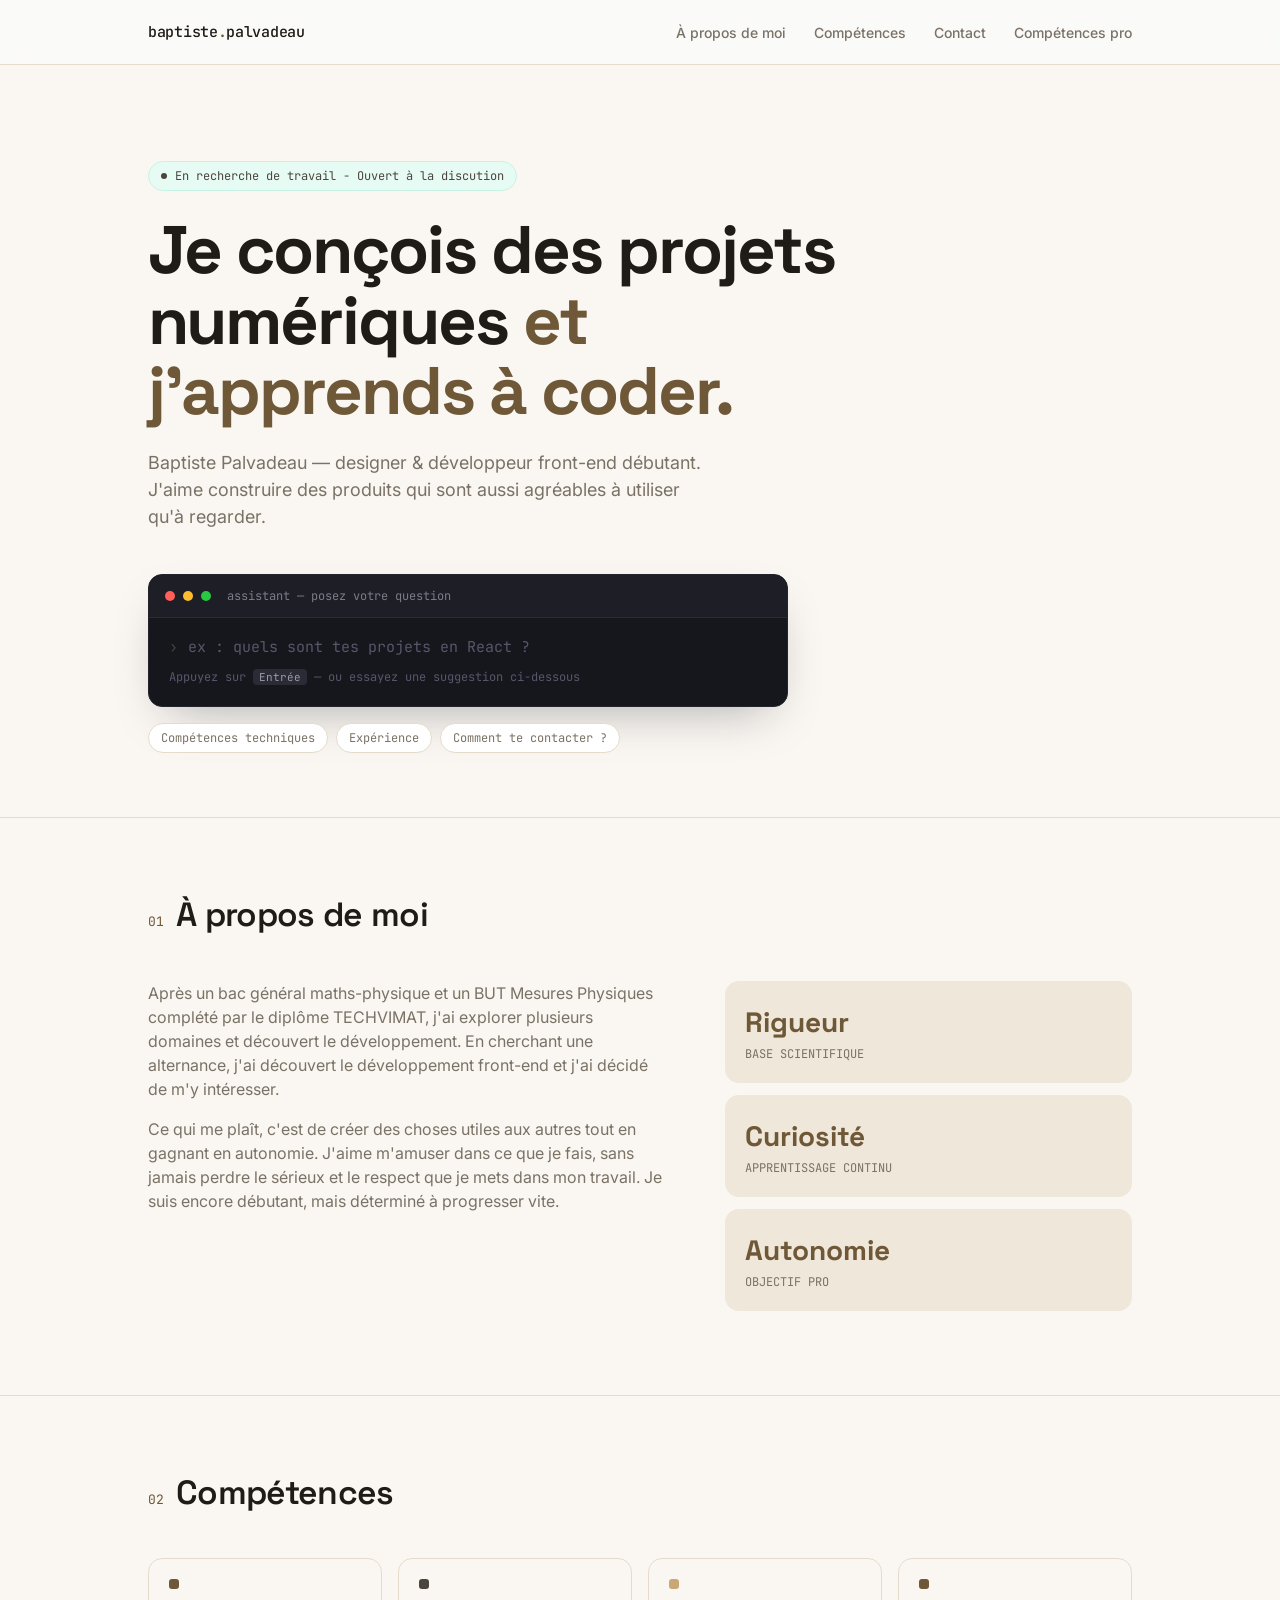
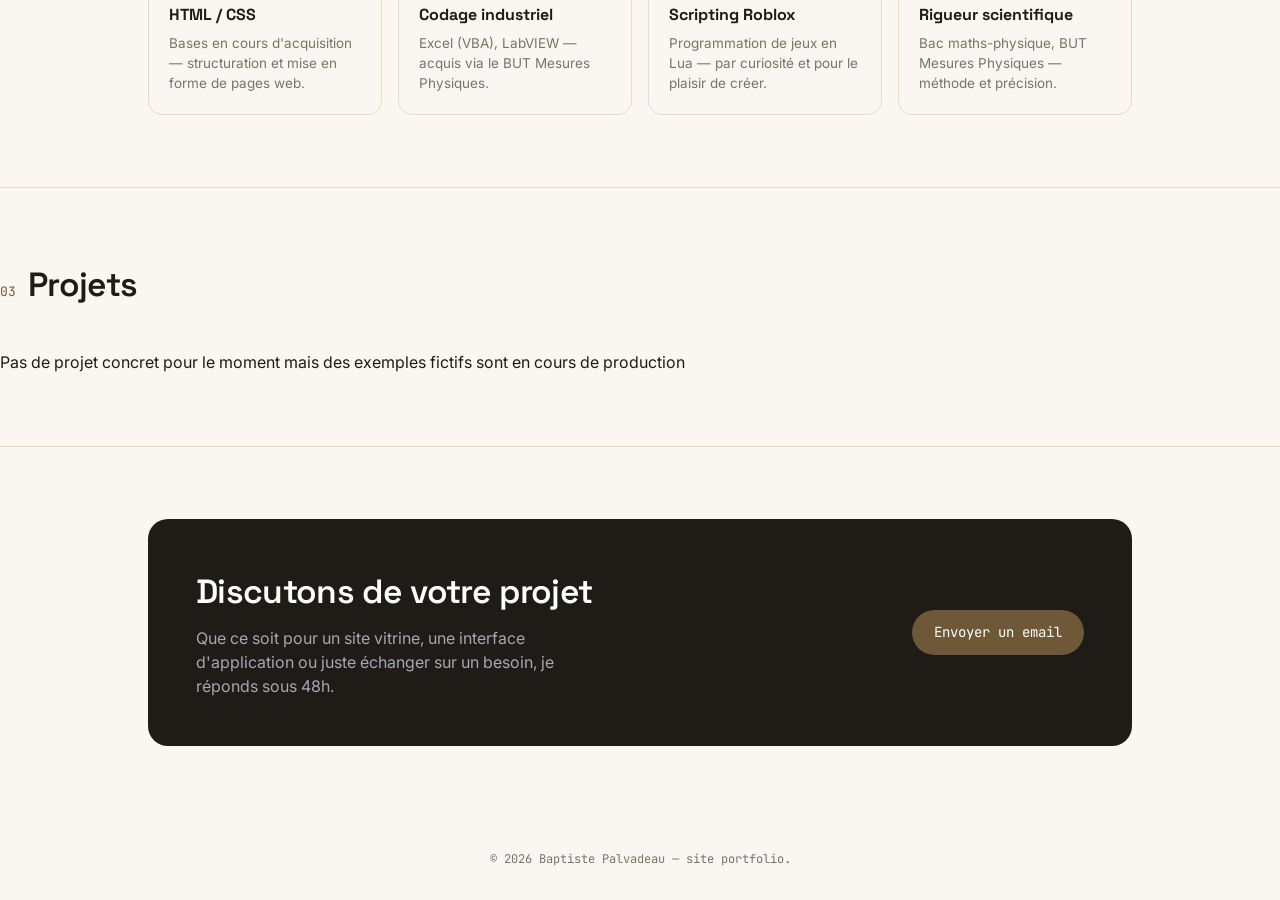
==== index.html @ 6e452d3e "Update index.html" ====
<!DOCTYPE html>
<html lang="fr">
<head>
<meta charset="UTF-8">
<meta name="viewport" content="width=device-width, initial-scale=1.0">
<title>Baptiste Palvadeau — Portfolio</title>
<link rel="preconnect" href="https://fonts.googleapis.com">
<link href="https://fonts.googleapis.com/css2?family=Space+Grotesk:wght@400;500;600;700&family=Inter:wght@400;500;600&family=JetBrains+Mono:wght@400;500&display=swap" rel="stylesheet">
<style>
  :root {
    --bg: #FAF7F2;
    --bg-alt: #EFE7DA;
    --ink: #1F1B16;
    --ink-soft: #7A7266;
    --violet: #6e5838;
    --violet-soft: #EFE4D3;
    --mint: #4A453D;
    --coral: #C9A876;
    --line: #E4DCCB;
    --radius: 14px;
    --mono: 'JetBrains Mono', monospace;
    --display: 'Space Grotesk', sans-serif;
    --body: 'Inter', sans-serif;
  }

  * { box-sizing: border-box; margin: 0; padding: 0; }

  html { scroll-behavior: smooth; }

  @media (prefers-reduced-motion: reduce) {
    html { scroll-behavior: auto; }
    * { animation-duration: 0.01ms !important; transition-duration: 0.01ms !important; }
  }

  body {
    background: var(--bg);
    color: var(--ink);
    font-family: var(--body);
    line-height: 1.5;
    overflow-x: hidden;
  }

  a { color: inherit; }

  ::selection { background: var(--violet); color: white; }

  .wrap { max-width: 1040px; margin: 0 auto; padding: 0 28px; }

  /* NAV */
  nav {
    position: sticky; top: 0; z-index: 50;
    backdrop-filter: blur(10px);
    background: rgba(250,250,249,0.82);
    border-bottom: 1px solid var(--line);
  }
  nav .wrap { display: flex; align-items: center; justify-content: space-between; height: 64px; }
  .logo { font-family: var(--mono); font-weight: 500; font-size: 15px; letter-spacing: -0.02em; }
  .logo span { color: var(--violet); }
  .navlinks { display: flex; gap: 28px; font-size: 14px; font-weight: 500; }
  .navlinks a { text-decoration: none; color: var(--ink-soft); transition: color .15s; }
  .navlinks a:hover, .navlinks a:focus-visible { color: var(--ink); }

  /* HERO */
  .hero { padding: 96px 0 64px; }
  .eyebrow {
    display: inline-flex; align-items: center; gap: 8px;
    font-family: var(--mono); font-size: 12px; color: var(--mint);
    background: #E7FBF5; border: 1px solid #C7F3E5;
    padding: 5px 12px; border-radius: 100px; margin-bottom: 24px;
  }
  .eyebrow::before { content: ''; width: 6px; height: 6px; border-radius: 50%; background: var(--mint); }

  h1 {
    font-family: var(--display);
    font-weight: 700;
    font-size: clamp(2.4rem, 5.5vw, 4.2rem);
    line-height: 1.05;
    letter-spacing: -0.03em;
    max-width: 780px;
  }
  h1 .accent { color: var(--violet); }

  .hero-sub {
    margin-top: 22px; font-size: 18px; color: var(--ink-soft);
    max-width: 560px;
  }

  /* TERMINAL — signature element */
  .terminal {
    margin-top: 44px;
    max-width: 640px;
    border-radius: var(--radius);
    background: #16171D;
    box-shadow: 0 20px 50px -20px rgba(20,21,26,0.35);
    overflow: hidden;
    border: 1px solid #23242C;
  }
  .terminal-bar {
    display: flex; align-items: center; gap: 8px;
    padding: 12px 16px;
    background: #1D1E26;
    border-bottom: 1px solid #2A2B34;
  }
  .dot { width: 10px; height: 10px; border-radius: 50%; }
  .dot.red { background: #FF5F57; }
  .dot.yellow { background: #FEBC2E; }
  .dot.green { background: #28C840; }
  .terminal-title {
    font-family: var(--mono); font-size: 12px; color: #7A7C8A;
    margin-left: 8px;
  }
  .terminal-body { padding: 18px 20px 20px; }
  .terminal-row { display: flex; align-items: center; gap: 10px; }
  .prompt-char { color: var(--mint); font-family: var(--mono); font-size: 15px; }
  #cmdInput {
    flex: 1; background: transparent; border: none; outline: none;
    color: #F2F2F7; font-family: var(--mono); font-size: 15px;
    caret-color: var(--mint);
  }
  #cmdInput::placeholder { color: #55576A; }
  .terminal-hint {
    margin-top: 10px; font-family: var(--mono); font-size: 12px; color: #55576A;
  }
  .terminal-hint kbd {
    background: #2A2B34; border-radius: 4px; padding: 1px 6px; font-family: var(--mono);
    color: #9A9CAB; font-size: 11px;
  }
  #cmdOutput {
    margin-top: 14px; font-family: var(--mono); font-size: 13.5px;
    color: #C7C9D6; line-height: 1.7; display: none;
    border-top: 1px solid #2A2B34; padding-top: 14px;
  }
  #cmdOutput.show { display: block; }
  #cmdOutput .label { color: var(--mint); }

  .quick-tags { display: flex; flex-wrap: wrap; gap: 8px; margin-top: 16px; }
  .quick-tags button {
    font-family: var(--mono); font-size: 12px; color: var(--ink-soft);
    background: white; border: 1px solid var(--line); border-radius: 100px;
    padding: 6px 12px; cursor: pointer; transition: all .15s;
  }
  .quick-tags button:hover, .quick-tags button:focus-visible { border-color: var(--violet); color: var(--violet); }

  /* SECTIONS */
  section { padding: 72px 0; border-top: 1px solid var(--line); }
  .section-head { display: flex; align-items: baseline; gap: 12px; margin-bottom: 40px; }
  .section-num { font-family: var(--mono); font-size: 13px; color: var(--violet); }
  h2 {
    font-family: var(--display); font-size: clamp(1.6rem, 3vw, 2.1rem);
    letter-spacing: -0.02em; font-weight: 600;
  }

  /* ABOUT */
  .about-grid { display: grid; grid-template-columns: 1.3fr 1fr; gap: 48px; align-items: start; }
  .about-grid p { color: var(--ink-soft); font-size: 16px; margin-bottom: 16px; max-width: 520px; }
  .stat-card {
    background: var(--bg-alt); border-radius: var(--radius); padding: 20px;
    margin-bottom: 12px;
  }
  .stat-card .num { font-family: var(--display); font-size: 28px; font-weight: 700; color: var(--violet); }
  .stat-card .label { font-family: var(--mono); font-size: 12px; color: var(--ink-soft); margin-top: 2px; }

  /* SKILLS */
  .skills-grid { display: grid; grid-template-columns: repeat(auto-fit, minmax(220px,1fr)); gap: 16px; }
  .skill-card {
    border: 1px solid var(--line); border-radius: var(--radius); padding: 20px;
    transition: border-color .15s, transform .15s;
  }
  .skill-card:hover { border-color: var(--violet); transform: translateY(-2px); }
  .skill-card .icon-dot { width: 10px; height: 10px; border-radius: 3px; margin-bottom: 14px; }
  .skill-card h3 { font-family: var(--display); font-size: 16px; margin-bottom: 6px; }
  .skill-card p { font-size: 13.5px; color: var(--ink-soft); }
  .skill-card {
    overflow: hidden;
  }
  .skill-sub {
    list-style: none;
    max-height: 0;
    opacity: 0;
    overflow: hidden;
    transition: max-height 0.35s ease, opacity 0.3s ease, margin-top 0.35s ease;
    margin-top: 0;
  }
  .skill-card:hover .skill-sub,
  .skill-card.active .skill-sub {
    max-height: 200px;
    opacity: 1;
    margin-top: 14px;
  }
  .skill-sub li {
    font-family: var(--mono);
    font-size: 12px;
    color: var(--violet);
    padding: 4px 0;
    border-top: 1px solid var(--line);
  }
  .skill-sub li:first-child {
    border-top: none;
  }

  /* PROJECTS */
  .projects-grid { display: grid; grid-template-columns: repeat(auto-fit, minmax(280px,1fr)); gap: 20px; }
  .project-card {
    border: 1px solid var(--line); border-radius: var(--radius); overflow: hidden;
    transition: transform .15s, box-shadow .15s; cursor: pointer;
  }
  .project-card:hover { transform: translateY(-4px); box-shadow: 0 16px 32px -18px rgba(20,21,26,0.25); }
  .project-thumb {
    height: 140px; display: flex; align-items: center; justify-content: center;
    font-family: var(--mono); font-size: 12px; color: rgba(255,255,255,0.85);
  }
  .project-body { padding: 18px 20px 20px; }
  .project-body h3 { font-family: var(--display); font-size: 17px; margin-bottom: 6px; }
  .project-body p { font-size: 13.5px; color: var(--ink-soft); margin-bottom: 12px; }
  .tag-row { display: flex; flex-wrap: wrap; gap: 6px; }
  .tag {
    font-family: var(--mono); font-size: 11px; padding: 3px 8px; border-radius: 100px;
    background: var(--bg-alt); color: var(--violet);
  }
  .project-card.hidden { display: none; }

  /* CONTACT */
  .contact-box {
    background: var(--ink); color: white; border-radius: 20px;
    padding: 48px; display: flex; align-items: center; justify-content: space-between;
    flex-wrap: wrap; gap: 24px;
  }
  .contact-box h2 { color: white; }
  .contact-box p { color: #A5A7B5; margin-top: 8px; max-width: 380px; }
  .btn {
    font-family: var(--mono); font-size: 14px; text-decoration: none;
    background: var(--violet); color: white; padding: 12px 22px; border-radius: 100px;
    display: inline-block; transition: background .15s;
  }
  .btn:hover, .btn:focus-visible { background: #5A4BD4; }

  footer { padding: 32px 0; text-align: center; font-family: var(--mono); font-size: 12px; color: var(--ink-soft); }

  @media (max-width: 720px) {
    .about-grid { grid-template-columns: 1fr; }
    .navlinks { display: none; }
    .contact-box { flex-direction: column; align-items: flex-start; }
  }
</style>
</head>
<body>

<nav>
  <div class="wrap">
    <div class="logo">baptiste<span>.</span>palvadeau</div>
    <div class="navlinks">
      <a href="#about">À propos de moi</a>
      <a href="#skills">Compétences</a>
      <a href="#contact">Contact</a>
      <a href="hardskills.html">Compétences pro</a>
    </div>
  </div>
</nav>

<header class="hero">
  <div class="wrap">
    <div class="eyebrow">En recherche de travail - Ouvert à la discution</div>
    <h1>Je conçois des projets numériques <span class="accent">et j'apprends à coder.</span></h1>
    <p class="hero-sub">Baptiste Palvadeau — designer & développeur front-end débutant. J'aime construire des produits qui sont aussi agréables à utiliser qu'à regarder.</p>

    <div class="terminal">
      <div class="terminal-bar">
        <div class="dot red"></div><div class="dot yellow"></div><div class="dot green"></div>
        <div class="terminal-title">assistant — posez votre question</div>
      </div>
      <div class="terminal-body">
        <div class="terminal-row">
          <span class="prompt-char">›</span>
          <input id="cmdInput" type="text" placeholder="ex : quels sont tes projets en React ?" autocomplete="off">
        </div>
        <div class="terminal-hint">Appuyez sur <kbd>Entrée</kbd> — ou essayez une suggestion ci-dessous</div>
        <div id="cmdOutput"></div>
      </div>
    </div>

    <div class="quick-tags">
      <button data-q="compétences">Compétences techniques</button>
      <button data-q="expérience">Expérience</button>
      <button data-q="contact">Comment te contacter ?</button>
    </div>
  </div>
</header>

<section id="about">
  <div class="wrap">
    <div class="section-head"><span class="section-num">01</span><h2>À propos de moi</h2></div>
    <div class="about-grid">
      <div>
        <p>Après un bac général maths-physique et un BUT Mesures Physiques complété par le diplôme TECHVIMAT, j'ai explorer plusieurs domaines et découvert le développement. En cherchant une alternance, j'ai découvert le développement front-end et j'ai décidé de m'y intéresser.</p>
        <p>Ce qui me plaît, c'est de créer des choses utiles aux autres tout en gagnant en autonomie. J'aime m'amuser dans ce que je fais, sans jamais perdre le sérieux et le respect que je mets dans mon travail. Je suis encore débutant, mais déterminé à progresser vite.</p>
      </div>
      <div>
        <div class="stat-card"><div class="num">Rigueur</div><div class="label">BASE SCIENTIFIQUE</div></div>
        <div class="stat-card"><div class="num">Curiosité</div><div class="label">APPRENTISSAGE CONTINU</div></div>
        <div class="stat-card"><div class="num">Autonomie</div><div class="label">OBJECTIF PRO</div></div>
      </div>
    </div>
  </div>
</section>

<section id="skills">
  <div class="wrap">
    <div class="section-head"><span class="section-num">02</span><h2>Compétences</h2></div>
    <div class="skills-grid">
      <div class="skill-card">
        <div class="icon-dot" style="background:var(--violet)"></div>
        <h3>HTML / CSS</h3>
        <p>Bases en cours d'acquisition — structuration et mise en forme de pages web.</p>
        <ul class="skill-sub">
          <li>Structure sémantique</li>
          <li>Mise en page responsive</li>
          <li>Animations CSS</li>
        </ul>
      </div>
      <div class="skill-card">
        <div class="icon-dot" style="background:var(--mint)"></div>
        <h3>Codage industriel</h3>
        <p>Excel (VBA), LabVIEW — acquis via le BUT Mesures Physiques.</p>
        <ul class="skill-sub">
          <li>LabVIEW — acquisition de données</li>
          <li>Excel VBA — automatisation</li>
          <li>Appareils analogiques & numériques</li>
        </ul>
      </div>
      <div class="skill-card">
        <div class="icon-dot" style="background:var(--coral)"></div>
        <h3>Scripting Roblox</h3>
        <p>Programmation de jeux en Lua — par curiosité et pour le plaisir de créer.</p>
        <ul class="skill-sub">
          <li>Scripting Lua</li>
          <li>Systèmes de commandes admin</li>
          <li>Game design social</li>
        </ul>
      </div>
      <div class="skill-card">
        <div class="icon-dot" style="background:var(--violet)"></div>
        <h3>Rigueur scientifique</h3>
        <p>Bac maths-physique, BUT Mesures Physiques — méthode et précision.</p>
        <ul class="skill-sub">
          <li>Analyse de données</li>
          <li>Méthode expérimentale</li>
          <li>Précision de mesure</li>
        </ul>
      </div>
    </div>
  </div>
</section>

<section>
  <div class="section-head"><span class="section-num">03</span><h2>Projets</h2></div>
  <div class="projects-grid">
      <div>
        <p>Pas de projet concret pour le moment mais des exemples fictifs sont en cours de production</p>
      </div>
</section>
  
<section id="contact">
  <div class="wrap">
    <div class="contact-box">
      <div>
        <h2>Discutons de votre projet</h2>
        <p>Que ce soit pour un site vitrine, une interface d'application ou juste échanger sur un besoin, je réponds sous 48h.</p>
      </div>
      <a class="btn" href="mailto:bat.palpro@gmail.com">Envoyer un email</a>
    </div>
  </div>
</section>

<footer>© 2026 Baptiste Palvadeau — site portfolio.</footer>

<script>
  const qa = [
  { keys: ['projet','projets','portfolio','roblox','labview'], answer: "J'ai 3 projets à montrer : un jeu social sur Roblox avec un système d'administration, un projet d'automatisation d'appareils de mesure (BUT), et ce portfolio lui-même, en cours de construction." , scrollTo: '#projects'},
  { keys: ['compétence','competences','skill','technique','stack','outils'], answer: "Je suis en train d'apprendre le HTML/CSS/JS, avec des bases en codage industriel (LabVIEW, Excel VBA) et en scripting Lua sur Roblox." , scrollTo: '#skills'},
  { keys: ['expérience','experience','parcours','années','ans'], answer: "Bac maths-physique, BUT Mesures Physiques + TECHVIMAT, et je me forme aujourd'hui au développement front-end." , scrollTo: '#about'},
  { keys: ['contact','contacter','email','joindre'], answer: "Le plus simple : un email à bat.palpro@gmail.com — je réponds rapidement." , scrollTo: '#contact'},
  { keys: ['ia','intelligence artificielle','chatbot','prompt'], answer: "Je commence tout juste à apprendre à utiliser les outils IA — cette barre de recherche est justement l'un de mes premiers essais concrets." , scrollTo: null},
];

  function respond(query) {
    const q = query.toLowerCase();
    const match = qa.find(item => item.keys.some(k => q.includes(k)));
    const output = document.getElementById('cmdOutput');
    output.classList.add('show');
    if (match) {
      output.innerHTML = '<span class="label">réponse ›</span> ' + match.answer;
      if (match.scrollTo) {
        setTimeout(() => {
          document.querySelector(match.scrollTo).scrollIntoView({ behavior: 'smooth', block: 'start' });
        }, 400);
      }
      filterProjects(q);
    } else {
      output.innerHTML = `<span class="label">réponse ›</span> Je n'ai pas de réponse toute faite pour ça dans cette démo — mais une vraie version connectée pourrait répondre à n'importe quelle question sur ce profil.`;
    }
  }

  function filterProjects(q) {
    document.querySelectorAll('.project-card').forEach(card => {
      const tags = card.getAttribute('data-tags');
      const relevant = tags.split(' ').some(t => q.includes(t));
      card.classList.remove('hidden');
      if (q.length > 2 && !relevant && !qa.some(item => item.keys.some(k => q.includes(k) && ['contact','compétence','competences','expérience','experience'].includes(k)))) {
        // keep all visible by default in this simple demo; highlight instead of hiding
      }
    });
  }

  document.getElementById('cmdInput').addEventListener('keydown', (e) => {
    if (e.key === 'Enter' && e.target.value.trim()) {
      respond(e.target.value.trim());
    }
  });

  document.querySelectorAll('.quick-tags button').forEach(btn => {
    btn.addEventListener('click', () => {
      document.getElementById('cmdInput').value = btn.dataset.q;
      respond(btn.dataset.q);
    });
  });

document.querySelectorAll('.skill-card').forEach(card => {
    card.addEventListener('click', () => {
      card.classList.toggle('active');
    });
  });

</script>

</body>
</html>
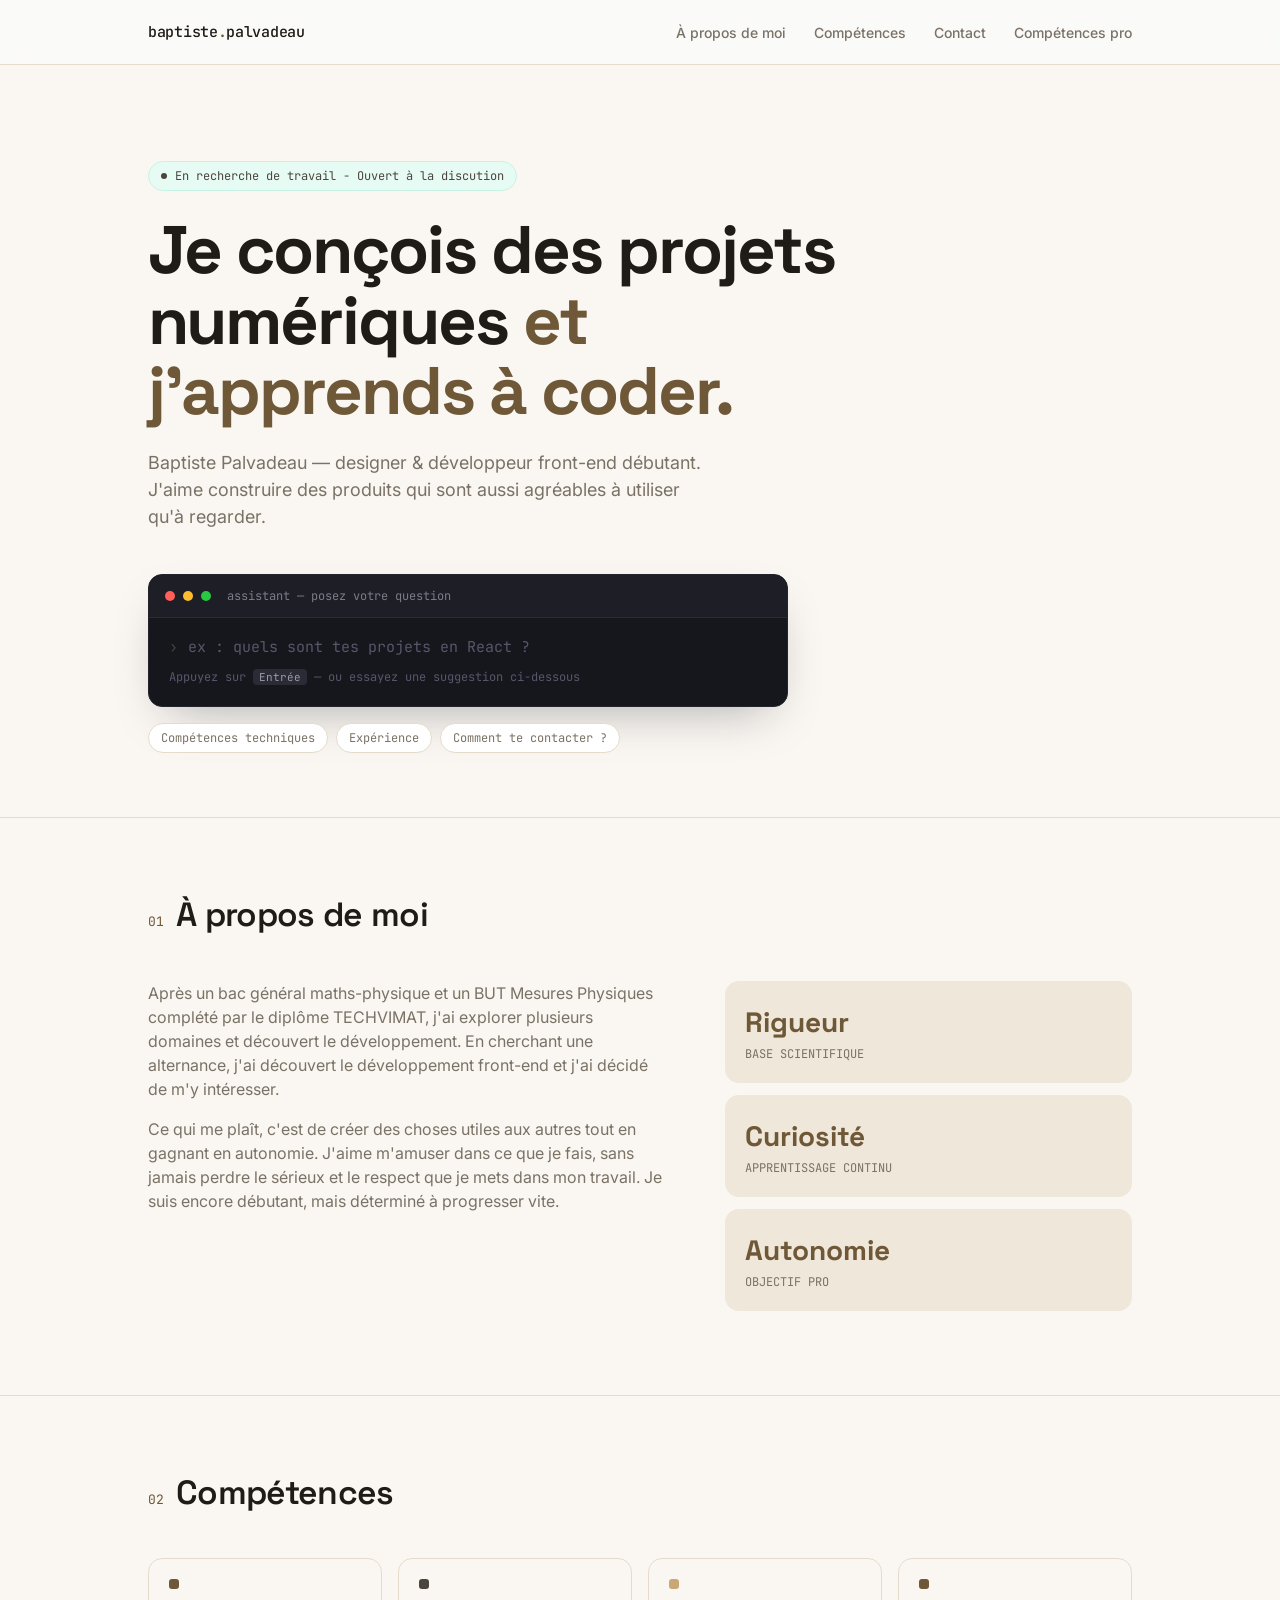
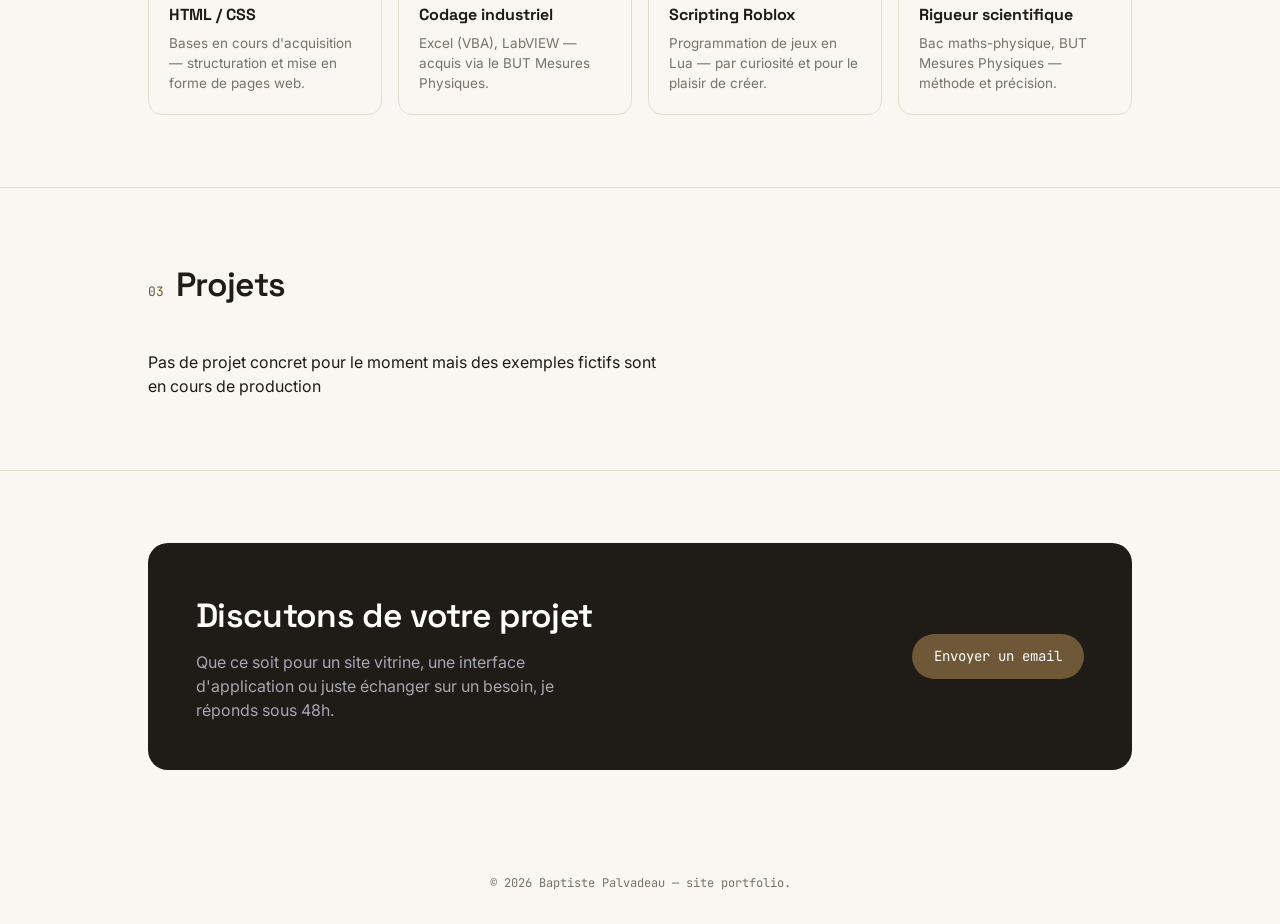
==== commit beb1a084: "Add projects section to index.html" ====
--- a/index.html
+++ b/index.html
@@ -199,25 +199,8 @@
   }
 
   /* PROJECTS */
-  .projects-grid { display: grid; grid-template-columns: repeat(auto-fit, minmax(280px,1fr)); gap: 20px; }
-  .project-card {
-    border: 1px solid var(--line); border-radius: var(--radius); overflow: hidden;
-    transition: transform .15s, box-shadow .15s; cursor: pointer;
-  }
-  .project-card:hover { transform: translateY(-4px); box-shadow: 0 16px 32px -18px rgba(20,21,26,0.25); }
-  .project-thumb {
-    height: 140px; display: flex; align-items: center; justify-content: center;
-    font-family: var(--mono); font-size: 12px; color: rgba(255,255,255,0.85);
-  }
-  .project-body { padding: 18px 20px 20px; }
-  .project-body h3 { font-family: var(--display); font-size: 17px; margin-bottom: 6px; }
-  .project-body p { font-size: 13.5px; color: var(--ink-soft); margin-bottom: 12px; }
-  .tag-row { display: flex; flex-wrap: wrap; gap: 6px; }
-  .tag {
-    font-family: var(--mono); font-size: 11px; padding: 3px 8px; border-radius: 100px;
-    background: var(--bg-alt); color: var(--violet);
-  }
-  .project-card.hidden { display: none; }
+  .projects-grid { display: grid; grid-template-columns: 1.3fr 1fr; gap: 48px; align-items: start; }
+  .project-grid p { color: var(--ink-soft); font-size: 16px; margin-bottom: 16px; max-width: 520px; }
 
   /* CONTACT */
   .contact-box {
@@ -351,12 +334,15 @@
   </div>
 </section>
 
-<section>
-  <div class="section-head"><span class="section-num">03</span><h2>Projets</h2></div>
-  <div class="projects-grid">
-      <div>
-        <p>Pas de projet concret pour le moment mais des exemples fictifs sont en cours de production</p>
-      </div>
+<section id="projects">
+  <div class="wrap">
+    <div class="section-head"><span class="section-num">03</span><h2>Projets</h2></div>
+    <div class="projects-grid">
+        <div>
+          <p>Pas de projet concret pour le moment mais des exemples fictifs sont en cours de production</p>
+        </div>
+    </div>
+  </div>
 </section>
   
 <section id="contact">
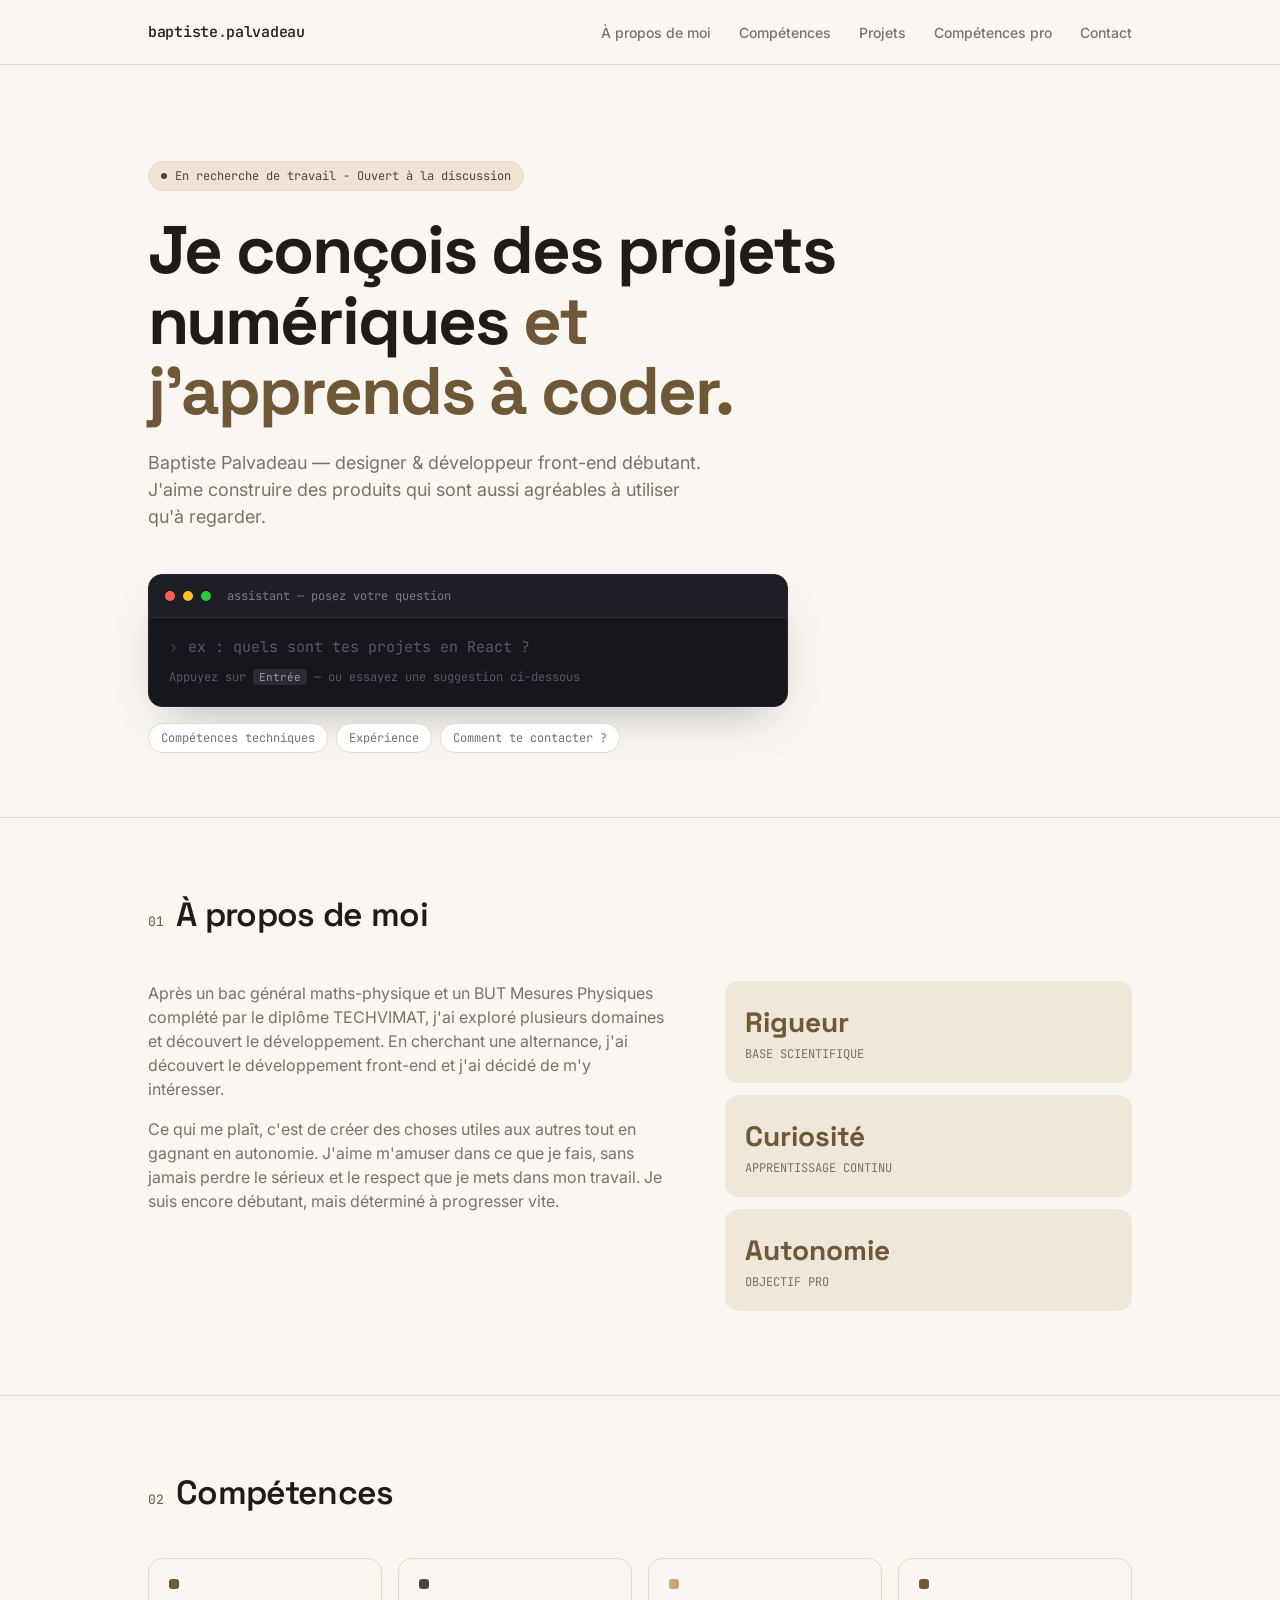
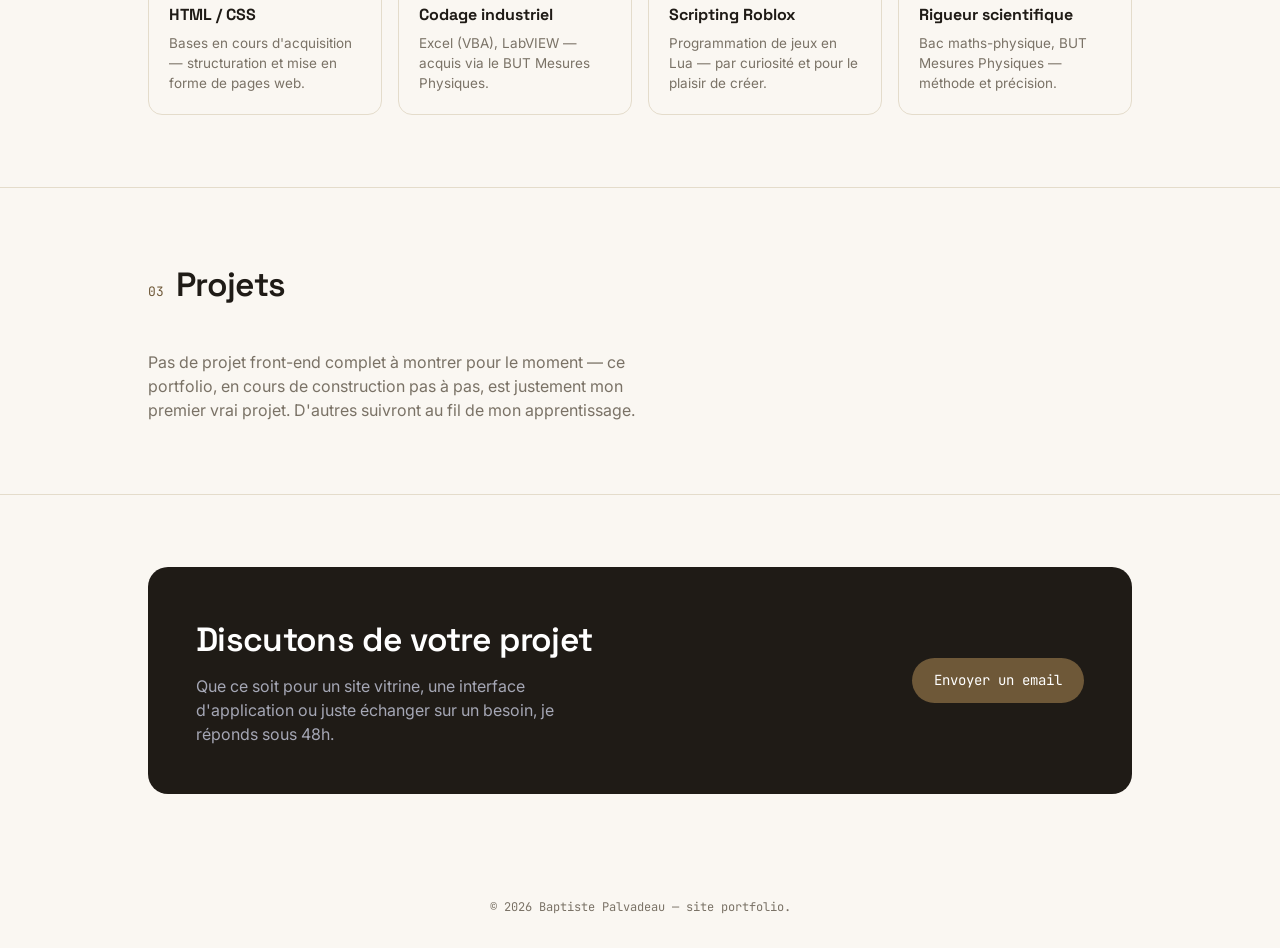
==== commit f76fd502: "Update styles and content in index.html" ====
--- a/index.html
+++ b/index.html
@@ -50,7 +50,7 @@
   nav {
     position: sticky; top: 0; z-index: 50;
     backdrop-filter: blur(10px);
-    background: rgba(250,250,249,0.82);
+    background: rgba(250,247,242,0.85);
     border-bottom: 1px solid var(--line);
   }
   nav .wrap { display: flex; align-items: center; justify-content: space-between; height: 64px; }
@@ -65,7 +65,7 @@
   .eyebrow {
     display: inline-flex; align-items: center; gap: 8px;
     font-family: var(--mono); font-size: 12px; color: var(--mint);
-    background: #E7FBF5; border: 1px solid #C7F3E5;
+    background: var(--violet-soft); border: 1px solid var(--line);
     padding: 5px 12px; border-radius: 100px; margin-bottom: 24px;
   }
   .eyebrow::before { content: ''; width: 6px; height: 6px; border-radius: 50%; background: var(--mint); }
@@ -165,14 +165,12 @@
   .skill-card {
     border: 1px solid var(--line); border-radius: var(--radius); padding: 20px;
     transition: border-color .15s, transform .15s;
+    overflow: hidden;
   }
   .skill-card:hover { border-color: var(--violet); transform: translateY(-2px); }
   .skill-card .icon-dot { width: 10px; height: 10px; border-radius: 3px; margin-bottom: 14px; }
   .skill-card h3 { font-family: var(--display); font-size: 16px; margin-bottom: 6px; }
   .skill-card p { font-size: 13.5px; color: var(--ink-soft); }
-  .skill-card {
-    overflow: hidden;
-  }
   .skill-sub {
     list-style: none;
     max-height: 0;
@@ -199,8 +197,7 @@
   }
 
   /* PROJECTS */
-  .projects-grid { display: grid; grid-template-columns: 1.3fr 1fr; gap: 48px; align-items: start; }
-  .project-grid p { color: var(--ink-soft); font-size: 16px; margin-bottom: 16px; max-width: 520px; }
+  .projects-intro p { color: var(--ink-soft); font-size: 16px; max-width: 520px; }
 
   /* CONTACT */
   .contact-box {
@@ -234,15 +231,16 @@
     <div class="navlinks">
       <a href="#about">À propos de moi</a>
       <a href="#skills">Compétences</a>
+      <a href="#projects">Projets</a>
+      <a href="hardskills.html">Compétences pro</a>
       <a href="#contact">Contact</a>
-      <a href="hardskills.html">Compétences pro</a>
     </div>
   </div>
 </nav>
 
 <header class="hero">
   <div class="wrap">
-    <div class="eyebrow">En recherche de travail - Ouvert à la discution</div>
+    <div class="eyebrow">En recherche de travail - Ouvert à la discussion</div>
     <h1>Je conçois des projets numériques <span class="accent">et j'apprends à coder.</span></h1>
     <p class="hero-sub">Baptiste Palvadeau — designer & développeur front-end débutant. J'aime construire des produits qui sont aussi agréables à utiliser qu'à regarder.</p>
 
@@ -274,7 +272,7 @@
     <div class="section-head"><span class="section-num">01</span><h2>À propos de moi</h2></div>
     <div class="about-grid">
       <div>
-        <p>Après un bac général maths-physique et un BUT Mesures Physiques complété par le diplôme TECHVIMAT, j'ai explorer plusieurs domaines et découvert le développement. En cherchant une alternance, j'ai découvert le développement front-end et j'ai décidé de m'y intéresser.</p>
+        <p>Après un bac général maths-physique et un BUT Mesures Physiques complété par le diplôme TECHVIMAT, j'ai exploré plusieurs domaines et découvert le développement. En cherchant une alternance, j'ai découvert le développement front-end et j'ai décidé de m'y intéresser.</p>
         <p>Ce qui me plaît, c'est de créer des choses utiles aux autres tout en gagnant en autonomie. J'aime m'amuser dans ce que je fais, sans jamais perdre le sérieux et le respect que je mets dans mon travail. Je suis encore débutant, mais déterminé à progresser vite.</p>
       </div>
       <div>
@@ -337,14 +335,12 @@
 <section id="projects">
   <div class="wrap">
     <div class="section-head"><span class="section-num">03</span><h2>Projets</h2></div>
-    <div class="projects-grid">
-        <div>
-          <p>Pas de projet concret pour le moment mais des exemples fictifs sont en cours de production</p>
-        </div>
+    <div class="projects-intro">
+      <p>Pas de projet front-end complet à montrer pour le moment — ce portfolio, en cours de construction pas à pas, est justement mon premier vrai projet. D'autres suivront au fil de mon apprentissage.</p>
     </div>
   </div>
 </section>
-  
+
 <section id="contact">
   <div class="wrap">
     <div class="contact-box">
@@ -361,12 +357,12 @@
 
 <script>
   const qa = [
-  { keys: ['projet','projets','portfolio','roblox','labview'], answer: "J'ai 3 projets à montrer : un jeu social sur Roblox avec un système d'administration, un projet d'automatisation d'appareils de mesure (BUT), et ce portfolio lui-même, en cours de construction." , scrollTo: '#projects'},
-  { keys: ['compétence','competences','skill','technique','stack','outils'], answer: "Je suis en train d'apprendre le HTML/CSS/JS, avec des bases en codage industriel (LabVIEW, Excel VBA) et en scripting Lua sur Roblox." , scrollTo: '#skills'},
-  { keys: ['expérience','experience','parcours','années','ans'], answer: "Bac maths-physique, BUT Mesures Physiques + TECHVIMAT, et je me forme aujourd'hui au développement front-end." , scrollTo: '#about'},
-  { keys: ['contact','contacter','email','joindre'], answer: "Le plus simple : un email à bat.palpro@gmail.com — je réponds rapidement." , scrollTo: '#contact'},
-  { keys: ['ia','intelligence artificielle','chatbot','prompt'], answer: "Je commence tout juste à apprendre à utiliser les outils IA — cette barre de recherche est justement l'un de mes premiers essais concrets." , scrollTo: null},
-];
+    { keys: ['projet','projets','portfolio','roblox','labview'], answer: "Je n'ai pas encore de projet front-end complet à montrer — ce portfolio, que je construis pas à pas, est mon premier vrai projet. Voir la section Projets pour plus de détails." , scrollTo: '#projects'},
+    { keys: ['compétence','competences','skill','technique','stack','outils'], answer: "Je suis en train d'apprendre le HTML/CSS/JS, avec des bases en codage industriel (LabVIEW, Excel VBA) et en scripting Lua sur Roblox." , scrollTo: '#skills'},
+    { keys: ['expérience','experience','parcours','années','ans'], answer: "Bac maths-physique, BUT Mesures Physiques + TECHVIMAT, et je me forme aujourd'hui au développement front-end." , scrollTo: '#about'},
+    { keys: ['contact','contacter','email','joindre'], answer: "Le plus simple : un email à bat.palpro@gmail.com — je réponds rapidement." , scrollTo: '#contact'},
+    { keys: ['ia','intelligence artificielle','chatbot','prompt'], answer: "Je commence tout juste à apprendre à utiliser les outils IA — cette barre de recherche est justement l'un de mes premiers essais concrets." , scrollTo: null},
+  ];
 
   function respond(query) {
     const q = query.toLowerCase();
@@ -380,21 +376,9 @@
           document.querySelector(match.scrollTo).scrollIntoView({ behavior: 'smooth', block: 'start' });
         }, 400);
       }
-      filterProjects(q);
     } else {
       output.innerHTML = `<span class="label">réponse ›</span> Je n'ai pas de réponse toute faite pour ça dans cette démo — mais une vraie version connectée pourrait répondre à n'importe quelle question sur ce profil.`;
     }
-  }
-
-  function filterProjects(q) {
-    document.querySelectorAll('.project-card').forEach(card => {
-      const tags = card.getAttribute('data-tags');
-      const relevant = tags.split(' ').some(t => q.includes(t));
-      card.classList.remove('hidden');
-      if (q.length > 2 && !relevant && !qa.some(item => item.keys.some(k => q.includes(k) && ['contact','compétence','competences','expérience','experience'].includes(k)))) {
-        // keep all visible by default in this simple demo; highlight instead of hiding
-      }
-    });
   }
 
   document.getElementById('cmdInput').addEventListener('keydown', (e) => {
@@ -410,12 +394,11 @@
     });
   });
 
-document.querySelectorAll('.skill-card').forEach(card => {
+  document.querySelectorAll('.skill-card').forEach(card => {
     card.addEventListener('click', () => {
       card.classList.toggle('active');
     });
   });
-
 </script>
 
 </body>
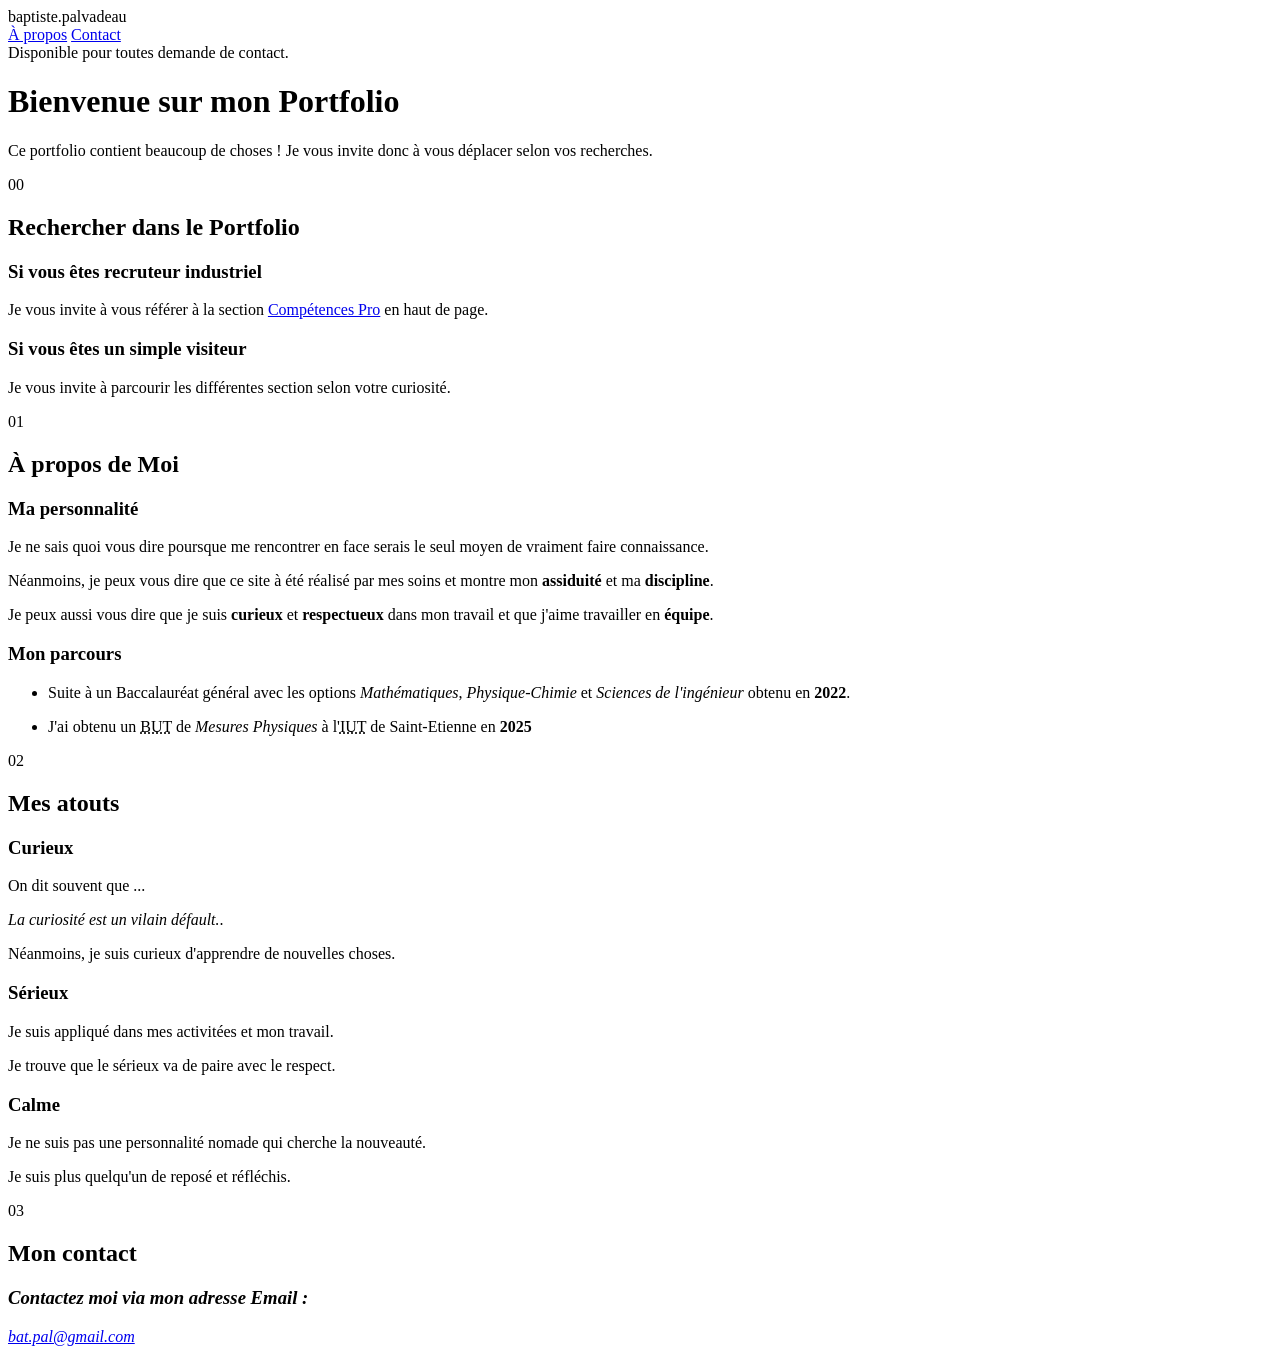
==== commit 83ddff74: "init commit" ====
--- a/index.html
+++ b/index.html
@@ -1,405 +1,138 @@
 <!DOCTYPE html>
 <html lang="fr">
+
 <head>
-<meta charset="UTF-8">
-<meta name="viewport" content="width=device-width, initial-scale=1.0">
-<title>Baptiste Palvadeau — Portfolio</title>
-<link rel="preconnect" href="https://fonts.googleapis.com">
-<link href="https://fonts.googleapis.com/css2?family=Space+Grotesk:wght@400;500;600;700&family=Inter:wght@400;500;600&family=JetBrains+Mono:wght@400;500&display=swap" rel="stylesheet">
-<style>
-  :root {
-    --bg: #FAF7F2;
-    --bg-alt: #EFE7DA;
-    --ink: #1F1B16;
-    --ink-soft: #7A7266;
-    --violet: #6e5838;
-    --violet-soft: #EFE4D3;
-    --mint: #4A453D;
-    --coral: #C9A876;
-    --line: #E4DCCB;
-    --radius: 14px;
-    --mono: 'JetBrains Mono', monospace;
-    --display: 'Space Grotesk', sans-serif;
-    --body: 'Inter', sans-serif;
-  }
+  <meta charset="UTF-8">
+  <meta name="viewport" content="width=device-width, initial-scale=1.0">
+  <title>Portfolio Baptiste PALVADEAU</title>
+  <link rel="stylesheet" href="css/style.css">
+  <link rel="preconnect" href="https://fonts.googleapis.com">
+  <link
+    href="https://fonts.googleapis.com/css2?family=Space+Grotesk:wght@400;500;600;700&family=Inter:wght@400;500;600&family=JetBrains+Mono:wght@400;500&display=swap"
+    rel="stylesheet">
+</head>
 
-  * { box-sizing: border-box; margin: 0; padding: 0; }
-
-  html { scroll-behavior: smooth; }
-
-  @media (prefers-reduced-motion: reduce) {
-    html { scroll-behavior: auto; }
-    * { animation-duration: 0.01ms !important; transition-duration: 0.01ms !important; }
-  }
-
-  body {
-    background: var(--bg);
-    color: var(--ink);
-    font-family: var(--body);
-    line-height: 1.5;
-    overflow-x: hidden;
-  }
-
-  a { color: inherit; }
-
-  ::selection { background: var(--violet); color: white; }
-
-  .wrap { max-width: 1040px; margin: 0 auto; padding: 0 28px; }
-
-  /* NAV */
-  nav {
-    position: sticky; top: 0; z-index: 50;
-    backdrop-filter: blur(10px);
-    background: rgba(250,247,242,0.85);
-    border-bottom: 1px solid var(--line);
-  }
-  nav .wrap { display: flex; align-items: center; justify-content: space-between; height: 64px; }
-  .logo { font-family: var(--mono); font-weight: 500; font-size: 15px; letter-spacing: -0.02em; }
-  .logo span { color: var(--violet); }
-  .navlinks { display: flex; gap: 28px; font-size: 14px; font-weight: 500; }
-  .navlinks a { text-decoration: none; color: var(--ink-soft); transition: color .15s; }
-  .navlinks a:hover, .navlinks a:focus-visible { color: var(--ink); }
-
-  /* HERO */
-  .hero { padding: 96px 0 64px; }
-  .eyebrow {
-    display: inline-flex; align-items: center; gap: 8px;
-    font-family: var(--mono); font-size: 12px; color: var(--mint);
-    background: var(--violet-soft); border: 1px solid var(--line);
-    padding: 5px 12px; border-radius: 100px; margin-bottom: 24px;
-  }
-  .eyebrow::before { content: ''; width: 6px; height: 6px; border-radius: 50%; background: var(--mint); }
-
-  h1 {
-    font-family: var(--display);
-    font-weight: 700;
-    font-size: clamp(2.4rem, 5.5vw, 4.2rem);
-    line-height: 1.05;
-    letter-spacing: -0.03em;
-    max-width: 780px;
-  }
-  h1 .accent { color: var(--violet); }
-
-  .hero-sub {
-    margin-top: 22px; font-size: 18px; color: var(--ink-soft);
-    max-width: 560px;
-  }
-
-  /* TERMINAL — signature element */
-  .terminal {
-    margin-top: 44px;
-    max-width: 640px;
-    border-radius: var(--radius);
-    background: #16171D;
-    box-shadow: 0 20px 50px -20px rgba(20,21,26,0.35);
-    overflow: hidden;
-    border: 1px solid #23242C;
-  }
-  .terminal-bar {
-    display: flex; align-items: center; gap: 8px;
-    padding: 12px 16px;
-    background: #1D1E26;
-    border-bottom: 1px solid #2A2B34;
-  }
-  .dot { width: 10px; height: 10px; border-radius: 50%; }
-  .dot.red { background: #FF5F57; }
-  .dot.yellow { background: #FEBC2E; }
-  .dot.green { background: #28C840; }
-  .terminal-title {
-    font-family: var(--mono); font-size: 12px; color: #7A7C8A;
-    margin-left: 8px;
-  }
-  .terminal-body { padding: 18px 20px 20px; }
-  .terminal-row { display: flex; align-items: center; gap: 10px; }
-  .prompt-char { color: var(--mint); font-family: var(--mono); font-size: 15px; }
-  #cmdInput {
-    flex: 1; background: transparent; border: none; outline: none;
-    color: #F2F2F7; font-family: var(--mono); font-size: 15px;
-    caret-color: var(--mint);
-  }
-  #cmdInput::placeholder { color: #55576A; }
-  .terminal-hint {
-    margin-top: 10px; font-family: var(--mono); font-size: 12px; color: #55576A;
-  }
-  .terminal-hint kbd {
-    background: #2A2B34; border-radius: 4px; padding: 1px 6px; font-family: var(--mono);
-    color: #9A9CAB; font-size: 11px;
-  }
-  #cmdOutput {
-    margin-top: 14px; font-family: var(--mono); font-size: 13.5px;
-    color: #C7C9D6; line-height: 1.7; display: none;
-    border-top: 1px solid #2A2B34; padding-top: 14px;
-  }
-  #cmdOutput.show { display: block; }
-  #cmdOutput .label { color: var(--mint); }
-
-  .quick-tags { display: flex; flex-wrap: wrap; gap: 8px; margin-top: 16px; }
-  .quick-tags button {
-    font-family: var(--mono); font-size: 12px; color: var(--ink-soft);
-    background: white; border: 1px solid var(--line); border-radius: 100px;
-    padding: 6px 12px; cursor: pointer; transition: all .15s;
-  }
-  .quick-tags button:hover, .quick-tags button:focus-visible { border-color: var(--violet); color: var(--violet); }
-
-  /* SECTIONS */
-  section { padding: 72px 0; border-top: 1px solid var(--line); }
-  .section-head { display: flex; align-items: baseline; gap: 12px; margin-bottom: 40px; }
-  .section-num { font-family: var(--mono); font-size: 13px; color: var(--violet); }
-  h2 {
-    font-family: var(--display); font-size: clamp(1.6rem, 3vw, 2.1rem);
-    letter-spacing: -0.02em; font-weight: 600;
-  }
-
-  /* ABOUT */
-  .about-grid { display: grid; grid-template-columns: 1.3fr 1fr; gap: 48px; align-items: start; }
-  .about-grid p { color: var(--ink-soft); font-size: 16px; margin-bottom: 16px; max-width: 520px; }
-  .stat-card {
-    background: var(--bg-alt); border-radius: var(--radius); padding: 20px;
-    margin-bottom: 12px;
-  }
-  .stat-card .num { font-family: var(--display); font-size: 28px; font-weight: 700; color: var(--violet); }
-  .stat-card .label { font-family: var(--mono); font-size: 12px; color: var(--ink-soft); margin-top: 2px; }
-
-  /* SKILLS */
-  .skills-grid { display: grid; grid-template-columns: repeat(auto-fit, minmax(220px,1fr)); gap: 16px; }
-  .skill-card {
-    border: 1px solid var(--line); border-radius: var(--radius); padding: 20px;
-    transition: border-color .15s, transform .15s;
-    overflow: hidden;
-  }
-  .skill-card:hover { border-color: var(--violet); transform: translateY(-2px); }
-  .skill-card .icon-dot { width: 10px; height: 10px; border-radius: 3px; margin-bottom: 14px; }
-  .skill-card h3 { font-family: var(--display); font-size: 16px; margin-bottom: 6px; }
-  .skill-card p { font-size: 13.5px; color: var(--ink-soft); }
-  .skill-sub {
-    list-style: none;
-    max-height: 0;
-    opacity: 0;
-    overflow: hidden;
-    transition: max-height 0.35s ease, opacity 0.3s ease, margin-top 0.35s ease;
-    margin-top: 0;
-  }
-  .skill-card:hover .skill-sub,
-  .skill-card.active .skill-sub {
-    max-height: 200px;
-    opacity: 1;
-    margin-top: 14px;
-  }
-  .skill-sub li {
-    font-family: var(--mono);
-    font-size: 12px;
-    color: var(--violet);
-    padding: 4px 0;
-    border-top: 1px solid var(--line);
-  }
-  .skill-sub li:first-child {
-    border-top: none;
-  }
-
-  /* PROJECTS */
-  .projects-intro p { color: var(--ink-soft); font-size: 16px; max-width: 520px; }
-
-  /* CONTACT */
-  .contact-box {
-    background: var(--ink); color: white; border-radius: 20px;
-    padding: 48px; display: flex; align-items: center; justify-content: space-between;
-    flex-wrap: wrap; gap: 24px;
-  }
-  .contact-box h2 { color: white; }
-  .contact-box p { color: #A5A7B5; margin-top: 8px; max-width: 380px; }
-  .btn {
-    font-family: var(--mono); font-size: 14px; text-decoration: none;
-    background: var(--violet); color: white; padding: 12px 22px; border-radius: 100px;
-    display: inline-block; transition: background .15s;
-  }
-  .btn:hover, .btn:focus-visible { background: #5A4BD4; }
-
-  footer { padding: 32px 0; text-align: center; font-family: var(--mono); font-size: 12px; color: var(--ink-soft); }
-
-  @media (max-width: 720px) {
-    .about-grid { grid-template-columns: 1fr; }
-    .navlinks { display: none; }
-    .contact-box { flex-direction: column; align-items: flex-start; }
-  }
-</style>
-</head>
 <body>
 
-<nav>
-  <div class="wrap">
-    <div class="logo">baptiste<span>.</span>palvadeau</div>
-    <div class="navlinks">
-      <a href="#about">À propos de moi</a>
-      <a href="#skills">Compétences</a>
-      <a href="#projects">Projets</a>
-      <a href="hardskills.html">Compétences pro</a>
-      <a href="#contact">Contact</a>
-    </div>
-  </div>
-</nav>
-
-<header class="hero">
-  <div class="wrap">
-    <div class="eyebrow">En recherche de travail - Ouvert à la discussion</div>
-    <h1>Je conçois des projets numériques <span class="accent">et j'apprends à coder.</span></h1>
-    <p class="hero-sub">Baptiste Palvadeau — designer & développeur front-end débutant. J'aime construire des produits qui sont aussi agréables à utiliser qu'à regarder.</p>
-
-    <div class="terminal">
-      <div class="terminal-bar">
-        <div class="dot red"></div><div class="dot yellow"></div><div class="dot green"></div>
-        <div class="terminal-title">assistant — posez votre question</div>
-      </div>
-      <div class="terminal-body">
-        <div class="terminal-row">
-          <span class="prompt-char">›</span>
-          <input id="cmdInput" type="text" placeholder="ex : quels sont tes projets en React ?" autocomplete="off">
-        </div>
-        <div class="terminal-hint">Appuyez sur <kbd>Entrée</kbd> — ou essayez une suggestion ci-dessous</div>
-        <div id="cmdOutput"></div>
+  <nav>
+    <div class="wrap">
+      <div class="logo">baptiste<span>.</span>palvadeau</div>
+      <div class="navlinks">
+        <a href="#about">À propos</a>
+        <a href="#contact">Contact</a>
       </div>
     </div>
+  </nav>
 
-    <div class="quick-tags">
-      <button data-q="compétences">Compétences techniques</button>
-      <button data-q="expérience">Expérience</button>
-      <button data-q="contact">Comment te contacter ?</button>
+  <header class="hero">
+    <div class="wrap">
+      <div class="eyebrow">Disponible pour toutes demande de contact.</div>
+      <h1>Bienvenue sur mon <span class="accent">Portfolio</span></h1>
+      <p class="hero-sub">Ce portfolio contient beaucoup de choses ! Je vous invite donc à vous déplacer selon vos
+        recherches.</p>
     </div>
-  </div>
-</header>
+  </header>
 
-<section id="about">
-  <div class="wrap">
-    <div class="section-head"><span class="section-num">01</span><h2>À propos de moi</h2></div>
-    <div class="about-grid">
-      <div>
-        <p>Après un bac général maths-physique et un BUT Mesures Physiques complété par le diplôme TECHVIMAT, j'ai exploré plusieurs domaines et découvert le développement. En cherchant une alternance, j'ai découvert le développement front-end et j'ai décidé de m'y intéresser.</p>
-        <p>Ce qui me plaît, c'est de créer des choses utiles aux autres tout en gagnant en autonomie. J'aime m'amuser dans ce que je fais, sans jamais perdre le sérieux et le respect que je mets dans mon travail. Je suis encore débutant, mais déterminé à progresser vite.</p>
+  <section id="search">
+    <div class="wrap">
+      <div class="section-head">
+        <span class="section-num">00</span>
+        <h2>Rechercher dans le Portfolio</h2>
       </div>
-      <div>
-        <div class="stat-card"><div class="num">Rigueur</div><div class="label">BASE SCIENTIFIQUE</div></div>
-        <div class="stat-card"><div class="num">Curiosité</div><div class="label">APPRENTISSAGE CONTINU</div></div>
-        <div class="stat-card"><div class="num">Autonomie</div><div class="label">OBJECTIF PRO</div></div>
+
+      <div class="sh-grid">
+
+        <div class="shcard">
+          <h3>Si vous êtes recruteur industriel</h3>
+          <p>Je vous invite à vous référer à la section <a href="hardskills.html">Compétences Pro</a> en haut de page.
+          </p>
+        </div>
+
+        <div class="shcard">
+          <h3>Si vous êtes un simple visiteur</h3>
+          <p>Je vous invite à parcourir les différentes section selon votre curiosité.</p>
+        </div>
+
+      </div>
+
+    </div>
+  </section>
+
+  <section id="about">
+    <div class="wrap">
+      <div class="section-head">
+        <span class="section-num">01</span>
+        <h2>À propos de Moi</h2>
+      </div>
+      <div class="para">
+
+        <h3>Ma personnalité</h3>
+        <p>Je ne sais quoi vous dire poursque me rencontrer en face serais le seul moyen de vraiment faire connaissance.
+        </p>
+        <p>Néanmoins, je peux vous dire que ce site à été réalisé par mes soins et montre mon <strong>assiduité</strong>
+          et ma <strong>discipline</strong>.</p>
+        <p>Je peux aussi vous dire que je suis <b>curieux</b> et <b>respectueux</b> dans mon travail et que j'aime
+          travailler en <b>équipe</b>.</p>
+        <h3>Mon parcours</h3>
+        <ul>
+          <li>
+            <p>Suite à un Baccalauréat général avec les options <em>Mathématiques</em>, <em>Physique-Chimie</em> et
+              <em>Sciences de l'ingénieur</em> obtenu en <b>2022</b>.</p>
+          </li>
+          <li>
+            <p>J'ai obtenu un <abbr title="Bachelor Universitaire de Technologie">BUT</abbr> de <em>Mesures
+                Physiques</em> à l'<abbr title="Institut Universitaire de Technologie">IUT</abbr> de Saint-Etienne en
+              <b>2025</b></p>
+          </li>
+        </ul>
+
+
       </div>
     </div>
-  </div>
-</section>
+  </section>
 
-<section id="skills">
-  <div class="wrap">
-    <div class="section-head"><span class="section-num">02</span><h2>Compétences</h2></div>
-    <div class="skills-grid">
-      <div class="skill-card">
-        <div class="icon-dot" style="background:var(--violet)"></div>
-        <h3>HTML / CSS</h3>
-        <p>Bases en cours d'acquisition — structuration et mise en forme de pages web.</p>
-        <ul class="skill-sub">
-          <li>Structure sémantique</li>
-          <li>Mise en page responsive</li>
-          <li>Animations CSS</li>
-        </ul>
+  <section>
+    <div class="wrap">
+      <div class="section-head reveal">
+        <span class="section-num">02</span>
+        <h2>Mes atouts</h2>
       </div>
-      <div class="skill-card">
-        <div class="icon-dot" style="background:var(--mint)"></div>
-        <h3>Codage industriel</h3>
-        <p>Excel (VBA), LabVIEW — acquis via le BUT Mesures Physiques.</p>
-        <ul class="skill-sub">
-          <li>LabVIEW — acquisition de données</li>
-          <li>Excel VBA — automatisation</li>
-          <li>Appareils analogiques & numériques</li>
-        </ul>
-      </div>
-      <div class="skill-card">
-        <div class="icon-dot" style="background:var(--coral)"></div>
-        <h3>Scripting Roblox</h3>
-        <p>Programmation de jeux en Lua — par curiosité et pour le plaisir de créer.</p>
-        <ul class="skill-sub">
-          <li>Scripting Lua</li>
-          <li>Systèmes de commandes admin</li>
-          <li>Game design social</li>
-        </ul>
-      </div>
-      <div class="skill-card">
-        <div class="icon-dot" style="background:var(--violet)"></div>
-        <h3>Rigueur scientifique</h3>
-        <p>Bac maths-physique, BUT Mesures Physiques — méthode et précision.</p>
-        <ul class="skill-sub">
-          <li>Analyse de données</li>
-          <li>Méthode expérimentale</li>
-          <li>Précision de mesure</li>
-        </ul>
+      <div class="cards-grid">
+        <div class="card reveal">
+          <h3>Curieux</h3>
+          <p>On dit souvent que ...</p>
+          <p><i>La curiosité est un vilain défault.</i>.</p>
+          <p>Néanmoins, je suis curieux d'apprendre de nouvelles choses.</p>
+        </div>
+        <div class="card reveal">
+          <h3>Sérieux</h3>
+          <p>Je suis appliqué dans mes activitées et mon travail.</p>
+          <p>Je trouve que le sérieux va de paire avec le respect.</p>
+        </div>
+        <div class="card reveal">
+          <h3>Calme</h3>
+          <p>Je ne suis pas une personnalité nomade qui cherche la nouveauté.</p>
+          <p>Je suis plus quelqu'un de reposé et réfléchis.</p>
+        </div>
       </div>
     </div>
-  </div>
-</section>
+  </section>
 
-<section id="projects">
-  <div class="wrap">
-    <div class="section-head"><span class="section-num">03</span><h2>Projets</h2></div>
-    <div class="projects-intro">
-      <p>Pas de projet front-end complet à montrer pour le moment — ce portfolio, en cours de construction pas à pas, est justement mon premier vrai projet. D'autres suivront au fil de mon apprentissage.</p>
+  <section id="contact">
+    <div class="wrap">
+      <div class="section-head">
+        <span class="section-num">03</span>
+        <h2>Mon contact</h2>
+      </div>
+      <address class="cont">
+        <h3>Contactez moi via mon adresse Email :</h3> <a href="mailto:bat.pal@gmail.com">bat.pal@gmail.com</a>
+      </address>
     </div>
-  </div>
-</section>
+  </section>
 
-<section id="contact">
-  <div class="wrap">
-    <div class="contact-box">
-      <div>
-        <h2>Discutons de votre projet</h2>
-        <p>Que ce soit pour un site vitrine, une interface d'application ou juste échanger sur un besoin, je réponds sous 48h.</p>
-      </div>
-      <a class="btn" href="mailto:bat.palpro@gmail.com">Envoyer un email</a>
-    </div>
-  </div>
-</section>
 
-<footer>© 2026 Baptiste Palvadeau — site portfolio.</footer>
 
-<script>
-  const qa = [
-    { keys: ['projet','projets','portfolio','roblox','labview'], answer: "Je n'ai pas encore de projet front-end complet à montrer — ce portfolio, que je construis pas à pas, est mon premier vrai projet. Voir la section Projets pour plus de détails." , scrollTo: '#projects'},
-    { keys: ['compétence','competences','skill','technique','stack','outils'], answer: "Je suis en train d'apprendre le HTML/CSS/JS, avec des bases en codage industriel (LabVIEW, Excel VBA) et en scripting Lua sur Roblox." , scrollTo: '#skills'},
-    { keys: ['expérience','experience','parcours','années','ans'], answer: "Bac maths-physique, BUT Mesures Physiques + TECHVIMAT, et je me forme aujourd'hui au développement front-end." , scrollTo: '#about'},
-    { keys: ['contact','contacter','email','joindre'], answer: "Le plus simple : un email à bat.palpro@gmail.com — je réponds rapidement." , scrollTo: '#contact'},
-    { keys: ['ia','intelligence artificielle','chatbot','prompt'], answer: "Je commence tout juste à apprendre à utiliser les outils IA — cette barre de recherche est justement l'un de mes premiers essais concrets." , scrollTo: null},
-  ];
+  <script src="js/script.js"></script>
+</body>
 
-  function respond(query) {
-    const q = query.toLowerCase();
-    const match = qa.find(item => item.keys.some(k => q.includes(k)));
-    const output = document.getElementById('cmdOutput');
-    output.classList.add('show');
-    if (match) {
-      output.innerHTML = '<span class="label">réponse ›</span> ' + match.answer;
-      if (match.scrollTo) {
-        setTimeout(() => {
-          document.querySelector(match.scrollTo).scrollIntoView({ behavior: 'smooth', block: 'start' });
-        }, 400);
-      }
-    } else {
-      output.innerHTML = `<span class="label">réponse ›</span> Je n'ai pas de réponse toute faite pour ça dans cette démo — mais une vraie version connectée pourrait répondre à n'importe quelle question sur ce profil.`;
-    }
-  }
-
-  document.getElementById('cmdInput').addEventListener('keydown', (e) => {
-    if (e.key === 'Enter' && e.target.value.trim()) {
-      respond(e.target.value.trim());
-    }
-  });
-
-  document.querySelectorAll('.quick-tags button').forEach(btn => {
-    btn.addEventListener('click', () => {
-      document.getElementById('cmdInput').value = btn.dataset.q;
-      respond(btn.dataset.q);
-    });
-  });
-
-  document.querySelectorAll('.skill-card').forEach(card => {
-    card.addEventListener('click', () => {
-      card.classList.toggle('active');
-    });
-  });
-</script>
-
-</body>
-</html>
+</html>
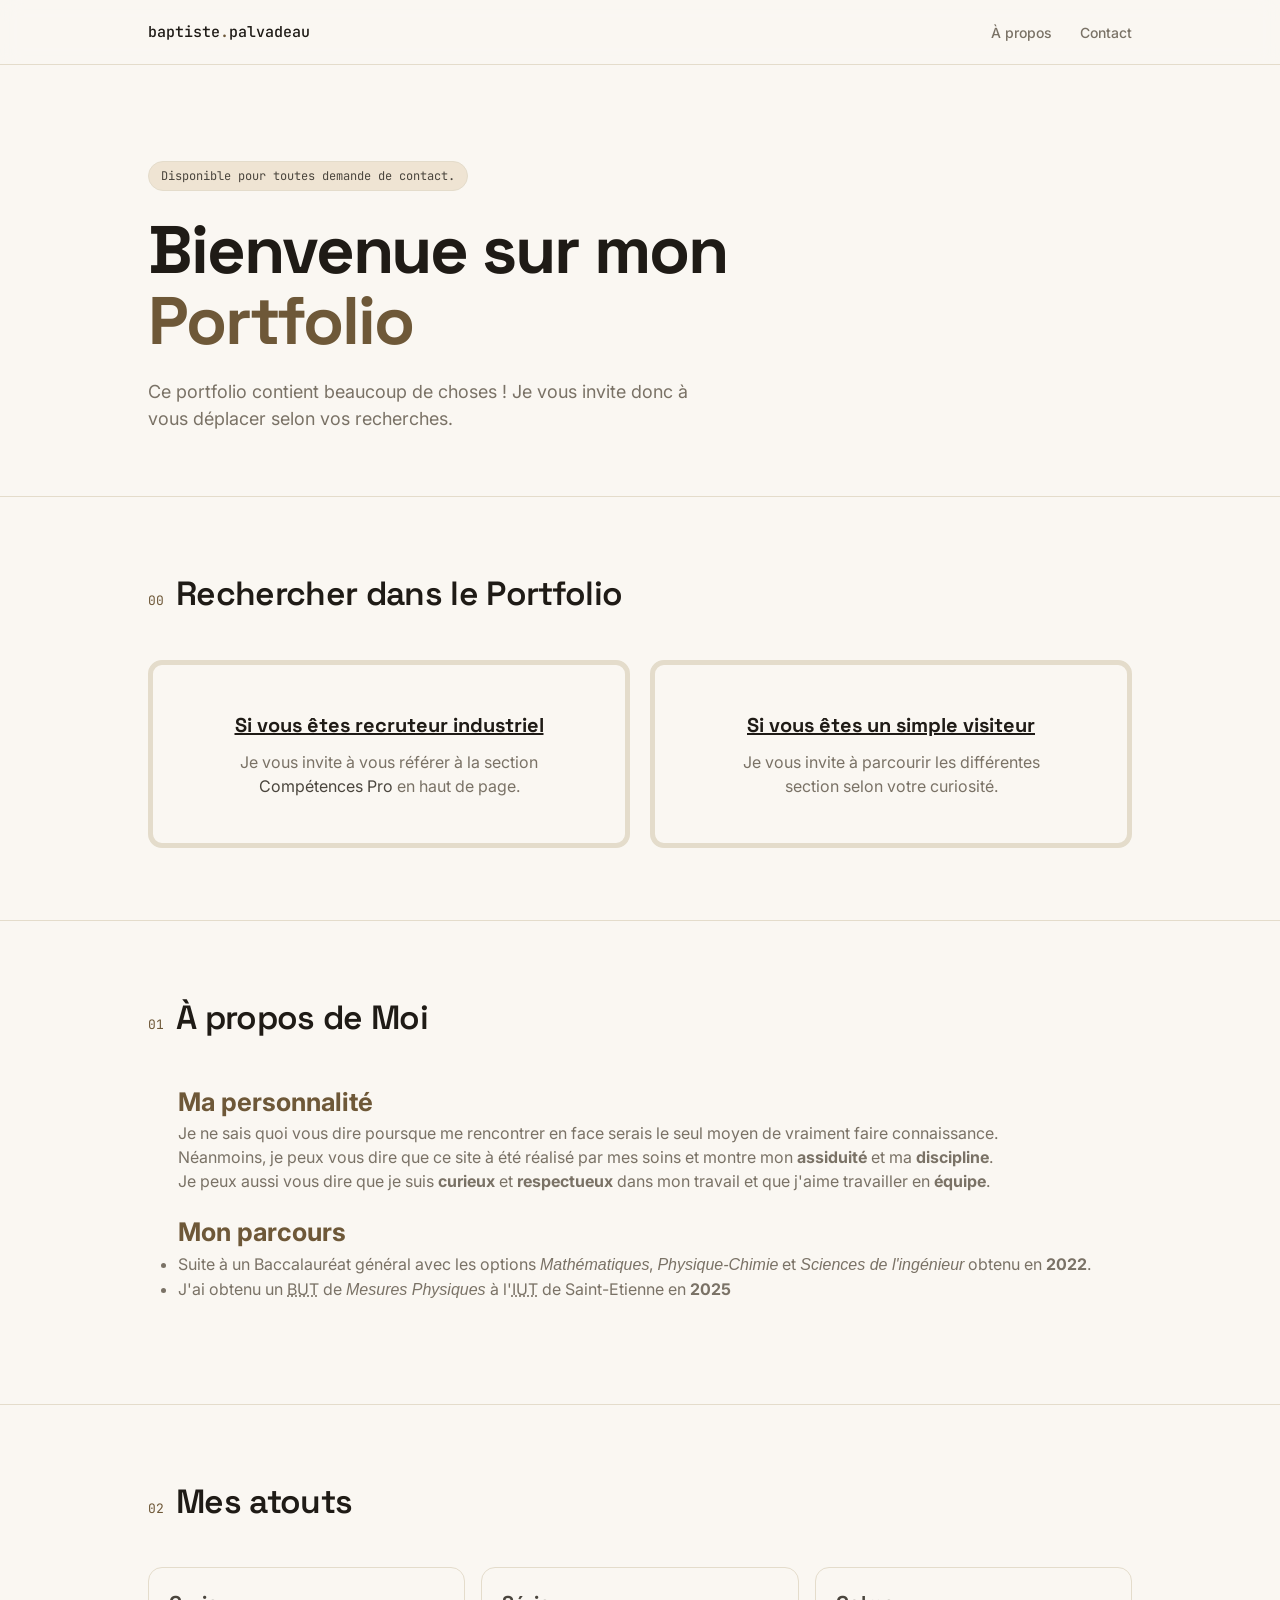
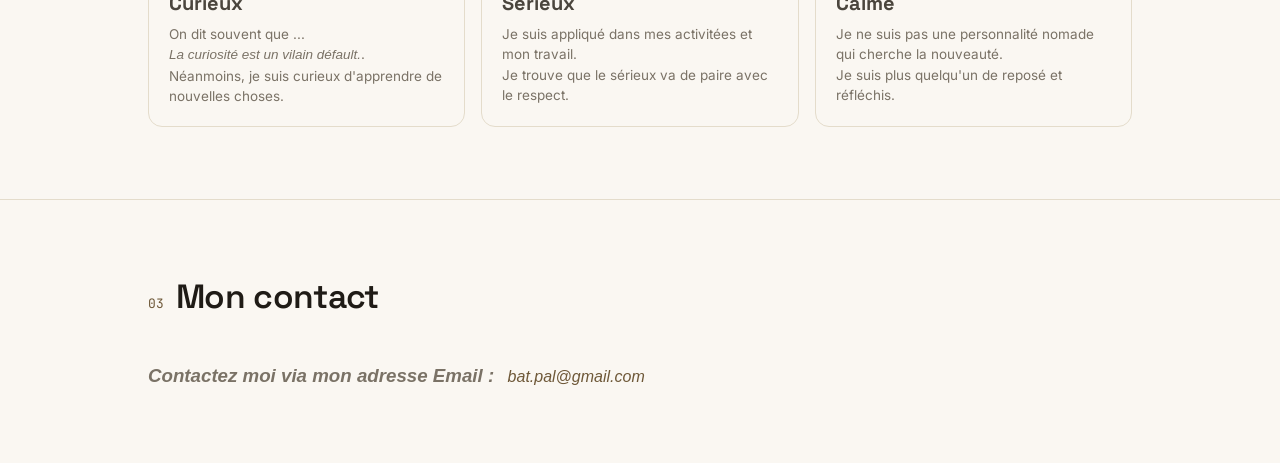
==== commit ddefb2fc: "init commit" ====
--- a/index.html
+++ b/index.html
@@ -5,7 +5,7 @@
   <meta charset="UTF-8">
   <meta name="viewport" content="width=device-width, initial-scale=1.0">
   <title>Portfolio Baptiste PALVADEAU</title>
-  <link rel="stylesheet" href="css/style.css">
+  <link rel="stylesheet" href="style.css">
   <link rel="preconnect" href="https://fonts.googleapis.com">
   <link
     href="https://fonts.googleapis.com/css2?family=Space+Grotesk:wght@400;500;600;700&family=Inter:wght@400;500;600&family=JetBrains+Mono:wght@400;500&display=swap"
@@ -132,7 +132,7 @@
 
 
 
-  <script src="js/script.js"></script>
+  <script src="script.js"></script>
 </body>
 
 </html>
--- a/style.css
+++ b/style.css
@@ -0,0 +1,276 @@
+:root {
+  --bg: #FAF7F2;
+  --bg-alt: #EFE7DA;
+  --ink: #1F1B16;
+  --ink-soft: #7A7266;
+  --accent: #6e5838;
+  --accent-soft: #EFE4D3;
+  --varcol1: #4A453D;
+  --varcol2: #C9A876;
+  --line: #E4DCCB;
+  --radius: 14px;
+  --mono: 'JetBrains Mono', monospace;
+  --display: 'Space Grotesk', sans-serif;
+  --body: 'Inter', sans-serif;
+}
+* {
+  box-sizing: border-box;
+  margin: 0;
+  padding: 0;
+}
+
+body {
+  background: var(--bg);
+  color: var(--ink);
+  font-family: var(--body);
+  line-height: 1.5;
+}
+.wrap {
+  max-width: 1040px;
+  margin: 0 auto;
+  padding: 0 28px;
+}
+
+nav {
+  position: sticky;
+  top: 0;
+  background: rgba(250, 247, 242, 0.85);
+  backdrop-filter: blur(10px);
+  border-bottom: 1px solid var(--line);
+  z-index: 99;
+}
+
+nav .wrap {
+  display: flex;
+  align-items: center;
+  justify-content: space-between;
+  height: 64px;
+}
+
+.logo {
+  font-family: var(--mono);
+  font-weight: 500;
+  font-size: 15px;
+}
+
+.logo span {
+  color: var(--accent);
+}
+
+.navlinks {
+  display: flex;
+  gap: 28px;
+}
+
+.navlinks a {
+  text-decoration: none;
+  color: var(--ink-soft);
+  font-size: 14px;
+  font-weight: 500;
+}
+
+.hero {
+  padding: 96px 0 64px;
+}
+
+.eyebrow {
+  display: inline-flex;
+  align-items: center;
+  gap: 8px;
+  font-family: var(--mono);
+  font-size: 12px;
+  color: var(--varcol1);
+  background: var(--accent-soft);
+  border: 1px solid var(--line);
+  padding: 5px 12px;
+  border-radius: 100px;
+  margin-bottom: 24px;
+}
+
+h1 {
+  font-family: var(--display);
+  font-weight: 700;
+  font-size: clamp(2.4rem, 5.5vw, 4.2rem);
+  line-height: 1.05;
+  letter-spacing: -0.03em;
+  max-width: 780px;
+}
+
+h1 .accent {
+  color: var(--accent);
+}
+
+.hero-sub {
+  margin-top: 22px;
+  font-size: 18px;
+  color: var(--ink-soft);
+  max-width: 560px;
+}
+
+section {
+  padding: 72px 0;
+  border-top: 1px solid var(--line);
+}
+
+.section-head {
+  display: flex;
+  align-items: baseline;
+  gap: 12px;
+  margin-bottom: 40px;
+}
+
+.section-num {
+  font-family: var(--mono);
+  font-size: 13px;
+  color: var(--accent);
+}
+
+h2 {
+  font-family: var(--display);
+  font-size: clamp(1.6rem, 3vw, 2.1rem);
+  letter-spacing: -0.02em;
+  font-weight: 600;
+}
+
+.sh-grid {
+  display: grid;
+  grid-template-columns: repeat(2, 1fr);
+  gap: 20px;
+}
+
+.shcard {
+  border: 5px solid var(--line);
+  border-radius: var(--radius);
+  padding: 45px;
+  transition: transform 0.5s, border-color 0.5s;
+}
+
+.shcard:hover {
+  transform: translateY(-10px);
+  border-color: var(--varcol2);
+}
+
+.shcard h3 {
+  font-family: var(--display);
+  font-size: 20px;
+  color: var(--ink);
+  margin-bottom: 10px;
+  text-align: center;
+  text-decoration: underline;
+}
+
+.shcard p {
+  max-width: 80%;
+  text-align: center;
+  margin: 0 auto;
+  color: var(--ink-soft)
+}
+
+.shcard a {
+  display: inline;
+  text-decoration: none;
+  color: var(--varcol1);
+
+}
+
+.para {
+  margin:  30px;
+  color: var(--ink-soft);
+
+}
+
+.para h3 {
+  color:var(--accent);
+  font-family: var(var(--display));
+  font-size: clamp(1rem, 2.1vw, 1.6rem);
+  margin-top: 20px;
+}
+
+.cards-grid {
+  display: grid;
+  grid-template-columns: repeat(3, 1fr);
+  gap: 16px;
+}
+
+.card {
+  border: 1px solid var(--line);
+  border-radius: var(--radius);
+  padding: 20px;
+  transition: transform 0.17s, border-color 0.17s;
+}
+
+.card:hover {
+  transform: translateY(-5px);
+  border-color: var(--accent);
+}
+
+.card h3 {
+  font-family: var(--display);
+  font-size: 20px;
+  color: var(--varcol1);
+  margin-bottom: 6px;
+}
+
+.card p {
+  font-size: 13.5px;
+  color: var(--ink-soft);
+}
+
+.reveal {
+  opacity: 0;
+  transform: translateY(24px);
+  transition: opacity 0.6s ease, transform 0.6s ease;
+}
+
+.reveal.visible {
+  opacity: 1;
+  transform: translateY(0);
+}
+
+.card.reveal.visible:hover {
+  transform: translateY(-10px);
+  border-color: var(--accent);
+}
+
+.cont {
+  color: var(--ink-soft);
+}
+
+.cont h3 {
+  display: inline;
+}
+
+.cont a {
+  text-decoration: none;
+  color: var(--accent);
+  margin: 2px;
+  padding: 5px;
+  border: 2px solid transparent;
+  border-radius: 10px;
+}
+
+.cont a:hover {
+  color: var(--ink);
+  border: 2px solid var(--accent);
+}
+
+
+
+
+@media (max-width: 680px) {
+
+    .navlinks {
+    display: none;
+  }
+  
+  .sh-grid {
+    grid-template-columns: 1fr;
+  }
+
+  .cards-grid {
+    grid-template-columns: 1fr;
+  }
+
+
+
+}
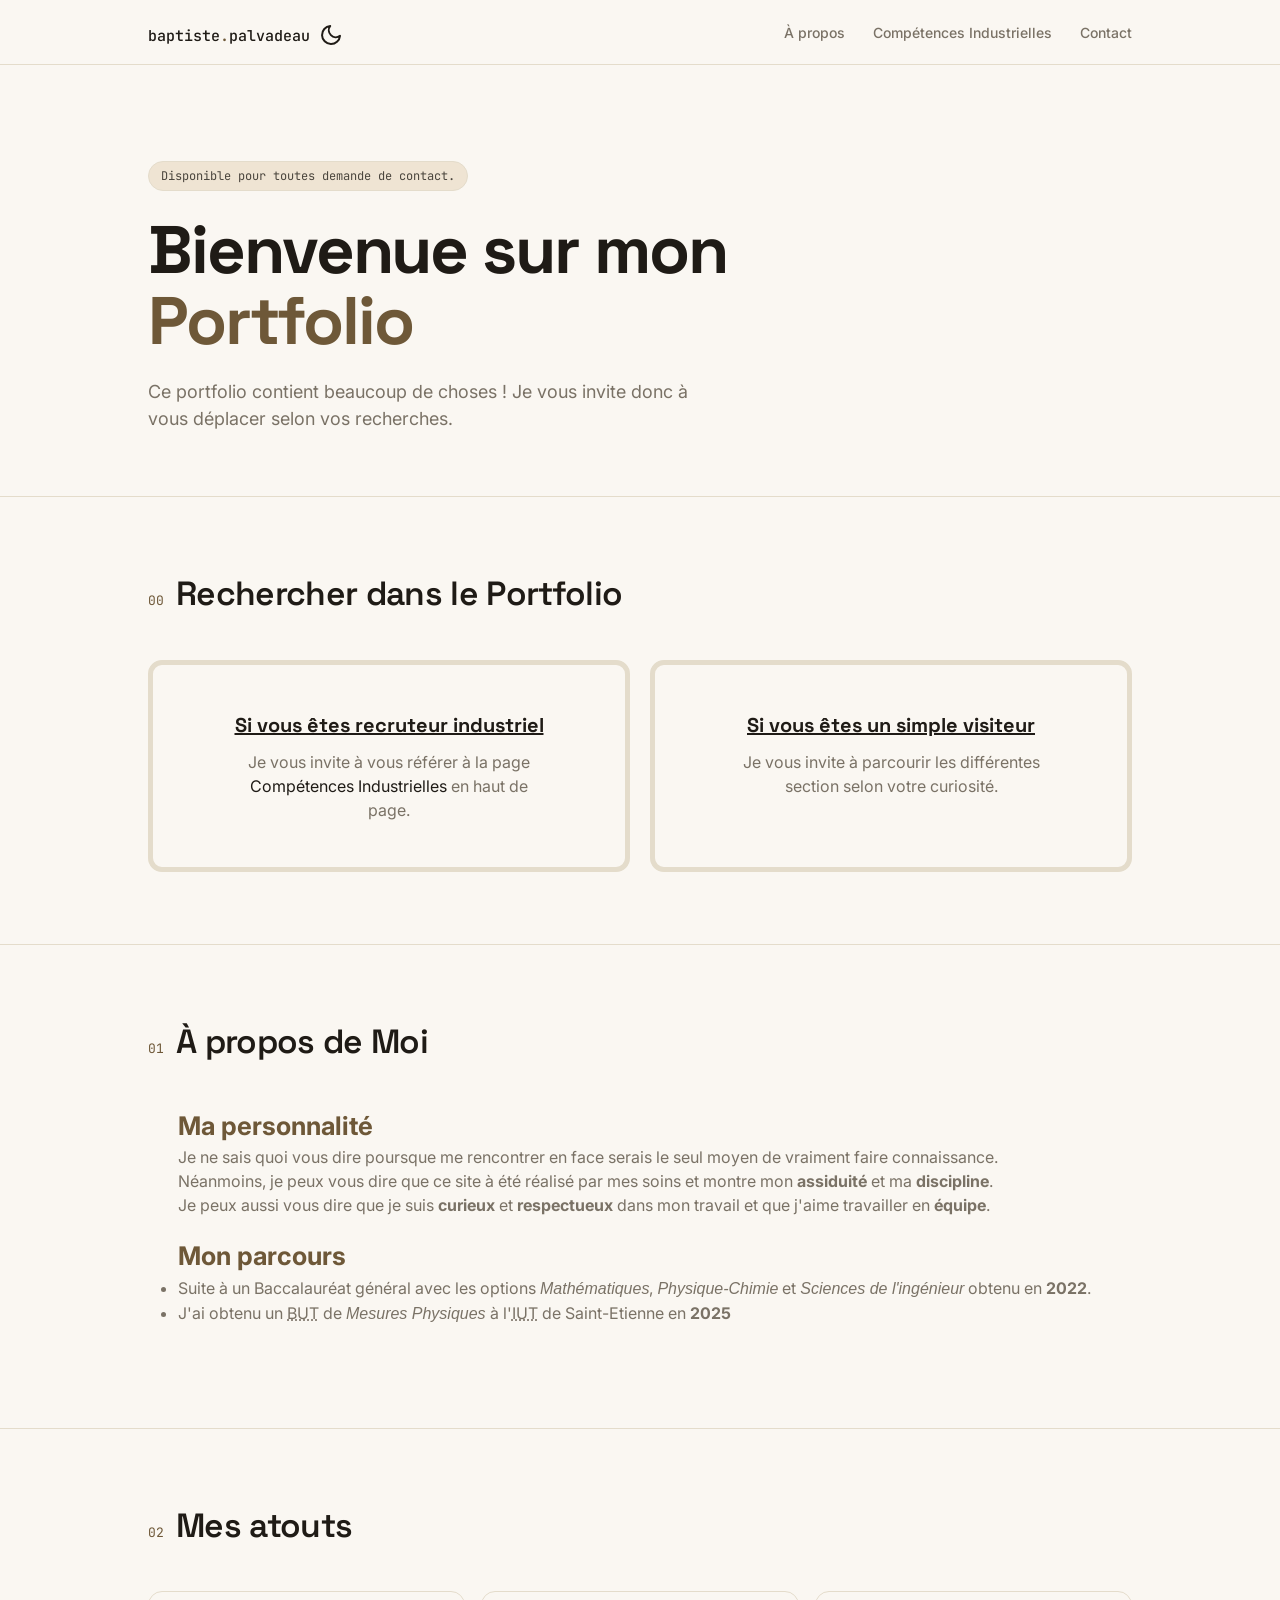
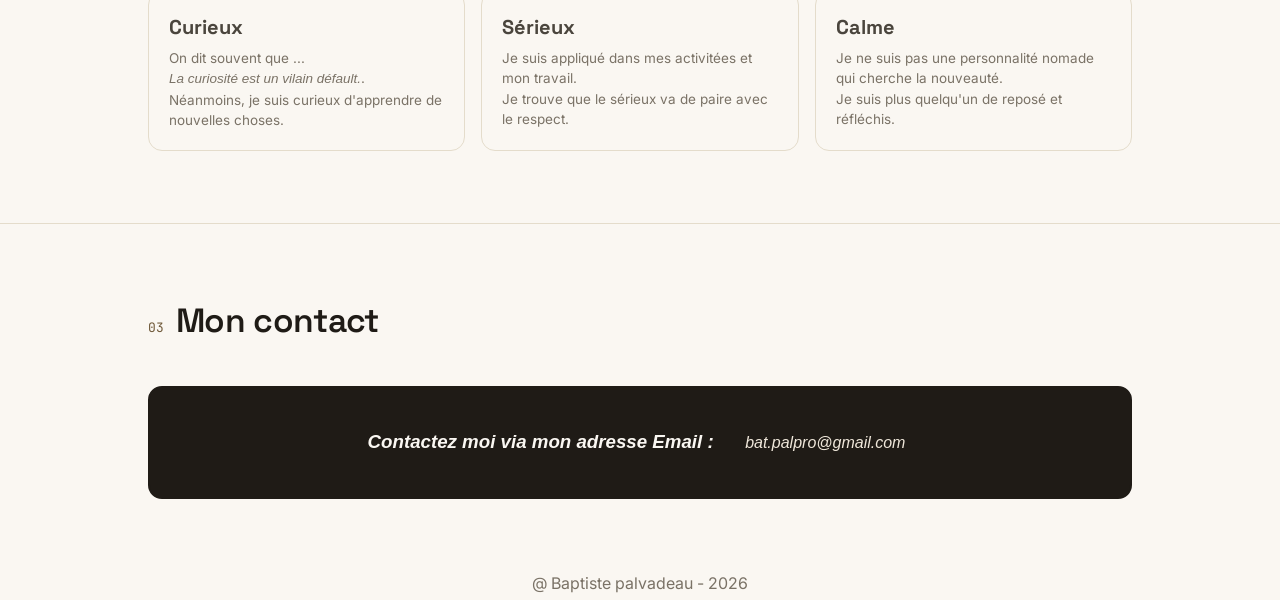
==== commit 03b68cc8: "setup structure + darkmode" ====
--- a/index.html
+++ b/index.html
@@ -15,17 +15,30 @@
 <body>
 
   <nav>
-    <div class="wrap">
-      <div class="logo">baptiste<span>.</span>palvadeau</div>
+    <div class="wrap ">
+      <div class="logo">baptiste<span>.</span>palvadeau
+        <svg id="moon" class="darkBtn" xmlns="http://www.w3.org/2000/svg" width="24" height="24" viewBox="0 0 24 24" fill="none"
+          stroke="currentColor" stroke-width="2" stroke-linecap="round" stroke-linejoin="round" aria-hidden="true">
+          <path d="M21 12.79A9 9 0 1 1 11.21 3 7 7 0 0 0 21 12.79z" />
+        </svg>
+        <svg id="sun" class="darkBtn" xmlns="http://www.w3.org/2000/svg" width="24" height="24" viewBox="0 0 24 24" fill="none"
+          stroke="currentColor" stroke-width="2" stroke-linecap="round" stroke-linejoin="round" aria-hidden="true">
+          <circle cx="12" cy="12" r="4" />
+          <path
+            d="M12 2v2M12 20v2M4.93 4.93l1.41 1.41M17.66 17.66l1.41 1.41M2 12h2M20 12h2M4.93 19.07l1.41-1.41M17.66 6.34l1.41-1.41" />
+        </svg>
+      </div>
+
       <div class="navlinks">
         <a href="#about">À propos</a>
+        <a href="hardskills.html">Compétences Industrielles</a>
         <a href="#contact">Contact</a>
       </div>
     </div>
   </nav>
 
   <header class="hero">
-    <div class="wrap">
+    <div class="wrap reveal">
       <div class="eyebrow">Disponible pour toutes demande de contact.</div>
       <h1>Bienvenue sur mon <span class="accent">Portfolio</span></h1>
       <p class="hero-sub">Ce portfolio contient beaucoup de choses ! Je vous invite donc à vous déplacer selon vos
@@ -34,7 +47,7 @@
   </header>
 
   <section id="search">
-    <div class="wrap">
+    <div class="wrap reveal">
       <div class="section-head">
         <span class="section-num">00</span>
         <h2>Rechercher dans le Portfolio</h2>
@@ -44,7 +57,8 @@
 
         <div class="shcard">
           <h3>Si vous êtes recruteur industriel</h3>
-          <p>Je vous invite à vous référer à la section <a href="hardskills.html">Compétences Pro</a> en haut de page.
+          <p>Je vous invite à vous référer à la page <a href="hardskills.html">Compétences Industrielles</a> en haut de
+            page.
           </p>
         </div>
 
@@ -59,7 +73,7 @@
   </section>
 
   <section id="about">
-    <div class="wrap">
+    <div class="wrap reveal">
       <div class="section-head">
         <span class="section-num">01</span>
         <h2>À propos de Moi</h2>
@@ -77,12 +91,14 @@
         <ul>
           <li>
             <p>Suite à un Baccalauréat général avec les options <em>Mathématiques</em>, <em>Physique-Chimie</em> et
-              <em>Sciences de l'ingénieur</em> obtenu en <b>2022</b>.</p>
+              <em>Sciences de l'ingénieur</em> obtenu en <b>2022</b>.
+            </p>
           </li>
           <li>
             <p>J'ai obtenu un <abbr title="Bachelor Universitaire de Technologie">BUT</abbr> de <em>Mesures
                 Physiques</em> à l'<abbr title="Institut Universitaire de Technologie">IUT</abbr> de Saint-Etienne en
-              <b>2025</b></p>
+              <b>2025</b>
+            </p>
           </li>
         </ul>
 
@@ -92,24 +108,24 @@
   </section>
 
   <section>
-    <div class="wrap">
-      <div class="section-head reveal">
+    <div class="wrap reveal">
+      <div class="section-head">
         <span class="section-num">02</span>
         <h2>Mes atouts</h2>
       </div>
       <div class="cards-grid">
-        <div class="card reveal">
+        <div class="card">
           <h3>Curieux</h3>
           <p>On dit souvent que ...</p>
           <p><i>La curiosité est un vilain défault.</i>.</p>
           <p>Néanmoins, je suis curieux d'apprendre de nouvelles choses.</p>
         </div>
-        <div class="card reveal">
+        <div class="card">
           <h3>Sérieux</h3>
           <p>Je suis appliqué dans mes activitées et mon travail.</p>
           <p>Je trouve que le sérieux va de paire avec le respect.</p>
         </div>
-        <div class="card reveal">
+        <div class="card">
           <h3>Calme</h3>
           <p>Je ne suis pas une personnalité nomade qui cherche la nouveauté.</p>
           <p>Je suis plus quelqu'un de reposé et réfléchis.</p>
@@ -119,17 +135,23 @@
   </section>
 
   <section id="contact">
-    <div class="wrap">
+    <div class="wrap reveal">
       <div class="section-head">
         <span class="section-num">03</span>
         <h2>Mon contact</h2>
       </div>
-      <address class="cont">
-        <h3>Contactez moi via mon adresse Email :</h3> <a href="mailto:bat.pal@gmail.com">bat.pal@gmail.com</a>
-      </address>
+      <div class="contact-div">
+        <address class="cont">
+          <h3>Contactez moi via mon adresse Email :</h3> <a href="mailto:bat.pal@gmail.com">bat.palpro@gmail.com</a>
+        </address>
+      </div>
+
     </div>
   </section>
 
+  <footer>
+    <p>@ Baptiste palvadeau - 2026</p>
+  </footer>
 
 
   <script src="script.js"></script>
--- a/style.css
+++ b/style.css
@@ -13,12 +13,25 @@
   --display: 'Space Grotesk', sans-serif;
   --body: 'Inter', sans-serif;
 }
+
 * {
   box-sizing: border-box;
   margin: 0;
   padding: 0;
 }
 
+html[data-theme="dark"] {
+  --bg: #1F1B16;
+  --bg-alt: #7A7266;
+  --ink: #FAF7F2;
+  --ink-soft: #EFE7DA ;
+  --accent: #EFE4D3;
+  --accent-soft: #6e5838;
+  --varcol1: #C9A876;
+  --varcol2: #4A453D;
+  --line: #E4DCCB;
+}
+
 body {
   background: var(--bg);
   color: var(--ink);
@@ -34,7 +47,7 @@
 nav {
   position: sticky;
   top: 0;
-  background: rgba(250, 247, 242, 0.85);
+  background-color: var(--bg);
   backdrop-filter: blur(10px);
   border-bottom: 1px solid var(--line);
   z-index: 99;
@@ -53,6 +66,31 @@
   font-size: 15px;
 }
 
+.darkBtn {
+  transform: translateY(25%);
+  color: var(--ink);
+  fill: currentColor;
+  fill-opacity: 0;
+  cursor: pointer;
+  transition: fill-opacity 0.3s ease, opacity 0.3s ease;
+}
+
+.darkBtn:hover {
+  fill-opacity: 1;
+}
+
+.darkBtn:active {
+  opacity: 0;
+}
+
+
+#sun { display: none; }
+
+html[data-theme="dark"] #moon { display: none; }
+html[data-theme="dark"] #sun { display: inline; }
+
+
+
 .logo span {
   color: var(--accent);
 }
@@ -67,6 +105,13 @@
   color: var(--ink-soft);
   font-size: 14px;
   font-weight: 500;
+  transition: all 0.3s;
+}
+
+.navlinks a:hover {
+  color: var(--ink);
+  transform: scale(1.05);
+  text-shadow: 0 0 20px var(--ink);
 }
 
 .hero {
@@ -79,8 +124,8 @@
   gap: 8px;
   font-family: var(--mono);
   font-size: 12px;
-  color: var(--varcol1);
-  background: var(--accent-soft);
+  color: #4A453D;
+  background: #EFE4D3;
   border: 1px solid var(--line);
   padding: 5px 12px;
   border-radius: 100px;
@@ -97,7 +142,7 @@
 }
 
 h1 .accent {
-  color: var(--accent);
+  color: #6e5838;
 }
 
 .hero-sub {
@@ -142,12 +187,13 @@
   border: 5px solid var(--line);
   border-radius: var(--radius);
   padding: 45px;
-  transition: transform 0.5s, border-color 0.5s;
+  transition: all 0.5s ease;
 }
 
 .shcard:hover {
   transform: translateY(-10px);
   border-color: var(--varcol2);
+  box-shadow: 0 0 20px var(--varcol2);
 }
 
 .shcard h3 {
@@ -169,8 +215,12 @@
 .shcard a {
   display: inline;
   text-decoration: none;
-  color: var(--varcol1);
-
+  color: var(--ink);
+  transition: all 0.3s;
+}
+
+.shcard a:hover {
+  text-shadow: 0 0 20px var(--ink);
 }
 
 .para {
@@ -196,12 +246,13 @@
   border: 1px solid var(--line);
   border-radius: var(--radius);
   padding: 20px;
-  transition: transform 0.17s, border-color 0.17s;
+  transition: all 0.3s ease;
 }
 
 .card:hover {
   transform: translateY(-5px);
   border-color: var(--accent);
+  box-shadow: 0 0 20px var(--accent)
 }
 
 .card h3 {
@@ -218,8 +269,8 @@
 
 .reveal {
   opacity: 0;
-  transform: translateY(24px);
-  transition: opacity 0.6s ease, transform 0.6s ease;
+  transform: translateX(30px);
+  transition: all 0.6s ease-in-out;
 }
 
 .reveal.visible {
@@ -227,13 +278,25 @@
   transform: translateY(0);
 }
 
-.card.reveal.visible:hover {
+.card:hover {
   transform: translateY(-10px);
   border-color: var(--accent);
 }
 
+.contact-div {
+  display: flex;
+  justify-content: center;
+  gap: 30px;
+  background-color: #1F1B16;
+  padding: 40px;
+  border: 2px solid var(--ink);
+  border-radius: var(--radius); 
+}
+
+
+
 .cont {
-  color: var(--ink-soft);
+  color: #FAF7F2;
 }
 
 .cont h3 {
@@ -242,20 +305,51 @@
 
 .cont a {
   text-decoration: none;
-  color: var(--accent);
-  margin: 2px;
+  color: var(--bg-alt);
+  margin-left: 20px;
   padding: 5px;
   border: 2px solid transparent;
   border-radius: 10px;
+  transition: all 0.3s ease;
 }
 
 .cont a:hover {
-  color: var(--ink);
+  color: var(--accent);
   border: 2px solid var(--accent);
-}
-
-
-
+  text-shadow: 0 0 4px var(--accent);
+  font-size: 1.1rem;
+}
+
+footer {
+  display: flex;
+  justify-content: center;
+  margin-bottom: 5px;
+  color: var(--ink-soft);
+}
+
+
+.theme-transition,
+.theme-transition *,
+.theme-transition *::before,
+.theme-transition *::after {
+  transition:
+    background-color 0.4s ease,
+    color 0.4s ease,
+    border-color 0.4s ease,
+    fill 0.4s ease,
+    stroke 0.4s ease,
+    box-shadow 0.4s ease !important;
+}
+
+/* Respecte les utilisateurs qui réduisent les animations */
+@media (prefers-reduced-motion: reduce) {
+  .theme-transition,
+  .theme-transition *,
+  .theme-transition *::before,
+  .theme-transition *::after {
+    transition: none !important;
+  }
+}
 
 @media (max-width: 680px) {
 
@@ -270,7 +364,4 @@
   .cards-grid {
     grid-template-columns: 1fr;
   }
-
-
-
 }
